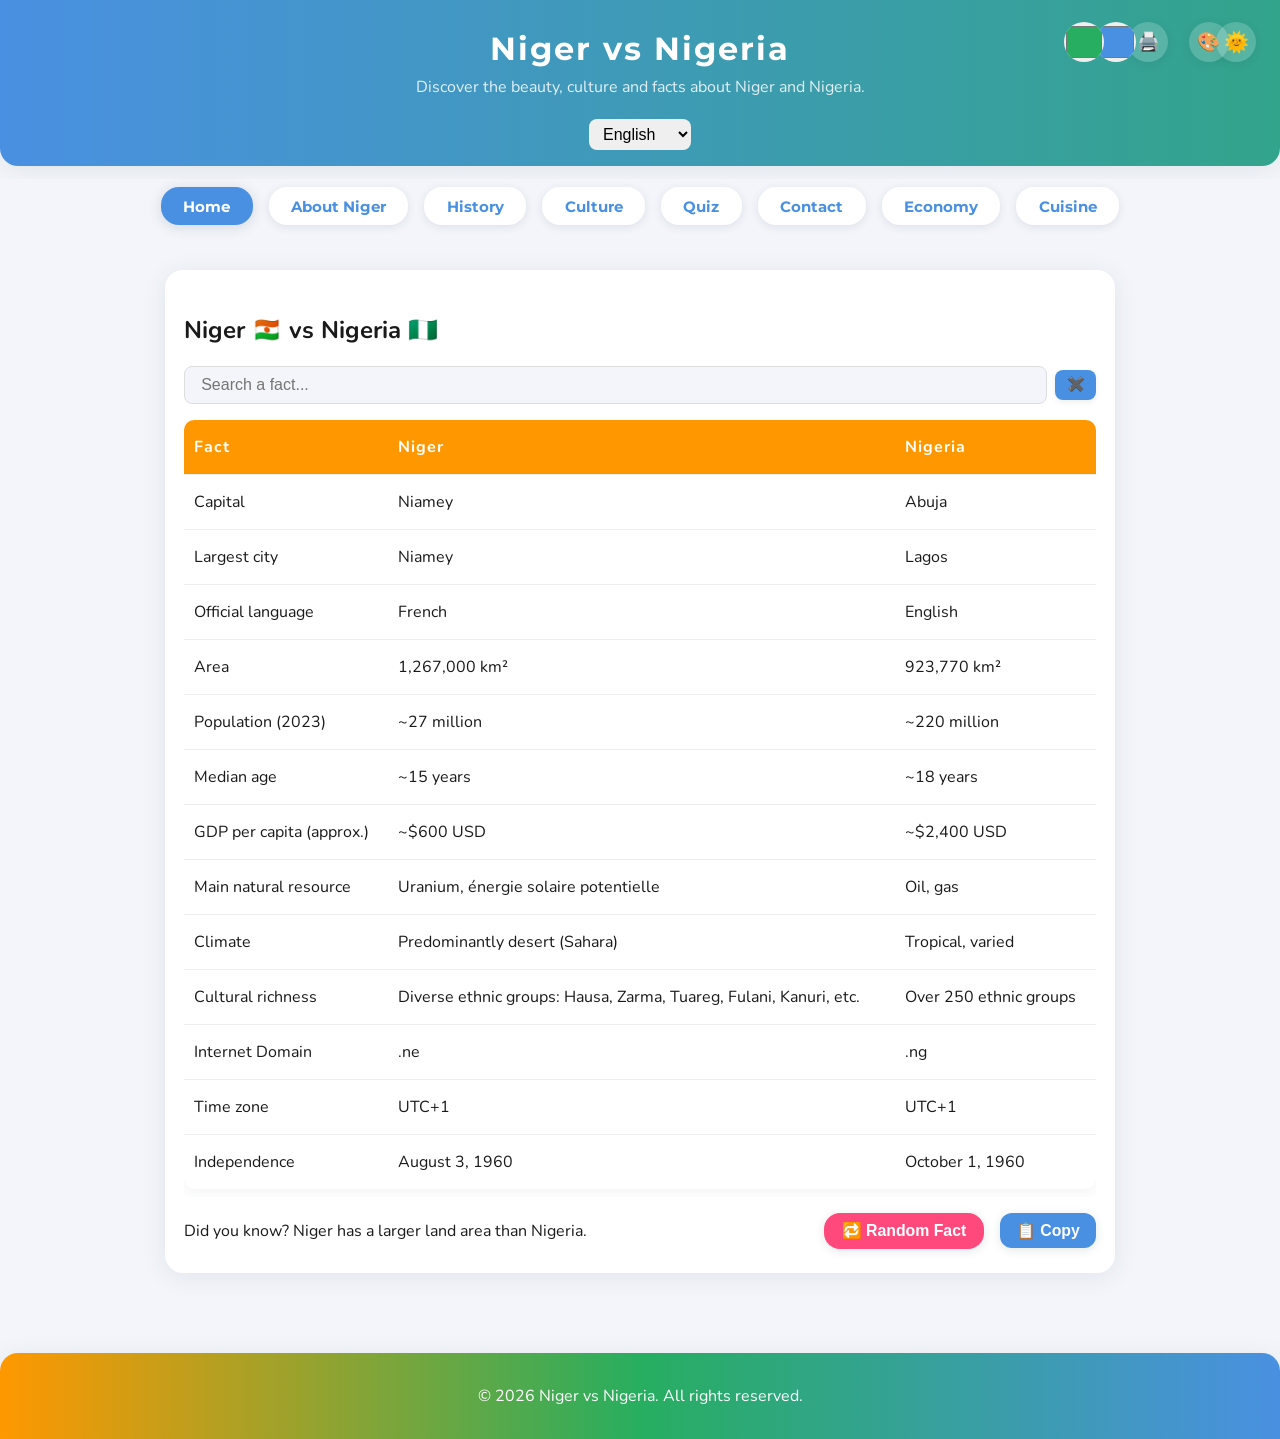
==== index.html @ fc47dd53 "Improve navbar translation fallback" ====
<!DOCTYPE html>
<html lang="en">
<head>
<meta charset="UTF-8">
<meta name="viewport" content="width=device-width, initial-scale=1.0">
<title>Niger vs Nigeria | Discover & Compare</title>
<link href="https://fonts.googleapis.com/css?family=Montserrat:600,700|Nunito:400,700&display=swap" rel="stylesheet">
<link rel="stylesheet" href="style.css">
</head>
<body>
  <!-- Header -->
  <header class="header-main">
    <button id="menu-toggle" aria-label="Toggle Menu">☰</button>
    <button class="theme-toggle" aria-label="Toggle Theme" title="Toggle Theme">🌞</button>
    <button id="colorful-toggle" aria-label="Toggle Colors" title="Colorful Mode">🎨</button>
    <button id="share-btn" aria-label="Share Page" title="Share">🔗</button>
    <button id="print-btn" aria-label="Print Page" title="Print">🖨️</button>
    <label class="color-picker-label" id="picker1-label">
      <input type="color" id="accent1-picker" value="#4a90e2" aria-label="Accent color">
    </label>
    <label class="color-picker-label" id="picker2-label">
      <input type="color" id="accent2-picker" value="#27ae60" aria-label="Secondary color">
    </label>
    <h1 id="title-main">Niger vs Nigeria</h1>
    <p id="subtitle-main">Discover the beauty, culture and facts about Niger and Nigeria.</p>
    <!-- Language selector -->
    <select id="lang-select" aria-label="Select Language">
      <option value="en">English</option>
      <option value="fr">Français</option>
      <option value="ha">Hausa</option>
      <option value="ar">العربية</option>
      <option value="es">Español</option>
      <option value="zh">中文</option>
    </select>
  </header>

  <!-- Navbar -->
  <div class="navbar" id="navbar">
    <button data-page="home" class="active" id="nav-home">Home</button>
    <button data-page="about" id="nav-about">About</button>
    <button data-page="history" id="nav-history">History</button>
    <button data-page="culture" id="nav-culture">Culture</button>
    <button data-page="quiz" id="nav-quiz">Quiz</button>
    <button data-page="contact" id="nav-contact">Contact</button>
          <button data-page="economy" id="nav-economy">Economy</button>
          <button data-page="food" id="nav-food">Cuisine</button>
  </div>

  <!-- Main content -->
  <div class="main">
    <!-- Home Page -->
    <div class="page active" id="page-home">
      <div class="card">
        <h2 id="home-title">Niger 🇳🇪 vs Nigeria 🇳🇬</h2>
        <div class="searchbar">
          <input type="text" id="search-main" placeholder="Search a fact...">
          <button id="reset-search" aria-label="Reset Search" title="Reset">✖️</button>
        </div>
        <div class="table-wrap">
          <table id="main-table">
            <tr><th id="th-fact">Fact</th><th id="th-niger">Niger</th><th id="th-nigeria">Nigeria</th></tr>
            <tr><td>Capital</td><td>Niamey</td><td>Abuja</td></tr>
            <tr><td>Largest city</td><td>Niamey</td><td>Lagos</td></tr>
            <tr><td>Official language</td><td>French</td><td>English</td></tr>
            <tr><td>Area</td><td>1,267,000 km²</td><td>923,770 km²</td></tr>
            <tr><td>Population (2023)</td><td>~27 million</td><td>~220 million</td></tr>
            <tr><td>Median age</td><td>~15 years</td><td>~18 years</td></tr>
            <tr><td>GDP per capita (approx.)</td><td>~$600 USD</td><td>~$2,400 USD</td></tr>
            <tr><td>Main natural resource</td><td>Uranium, énergie solaire potentielle</td><td>Oil, gas</td></tr>
            <tr><td>Climate</td><td>Predominantly desert (Sahara)</td><td>Tropical, varied</td></tr>
            <tr><td>Cultural richness</td><td>Diverse ethnic groups: Hausa, Zarma, Tuareg, Fulani, Kanuri, etc.</td><td>Over 250 ethnic groups</td></tr>
            <tr><td>Internet Domain</td><td>.ne</td><td>.ng</td></tr>
            <tr><td>Time zone</td><td>UTC+1</td><td>UTC+1</td></tr>
            <tr><td>Independence</td><td>August 3, 1960</td><td>October 1, 1960</td></tr>
          </table>
          <div class="fact-cards-container" id="fact-cards-container">
            <!-- Pour mobile, JS générera des cartes -->
          </div>
        </div>
        <div class="factbox">
          <span id="random-fact">Did you know? Niger and Nigeria share the Niger River but have distinct paths to independence.</span>
          <button id="btn-fact">🔁 Random Fact</button>
          <button id="share-fact-btn" title="Share this fact" style="background: var(--accent); color:#fff; border:none; border-radius:12px; padding:.5rem 1rem; font-weight:600; cursor:pointer; display:none;">Share Fact</button>
          <button id="copy-fact-btn" title="Copy this fact" style="background: var(--accent); color:#fff; border:none; border-radius:12px; padding:.5rem 1rem; font-weight:600; cursor:pointer; display:none;">📋 Copy</button>
        </div>
      </div>
    </div>

    <!-- About (Présentation) Page -->
    <div class="page" id="page-about">
      <div class="card">
        <h2 id="about-title">About Niger</h2>
        <div id="about-content">
          <!-- Contenu inséré par JS selon langue -->
        </div>
      </div>
    </div>

    <!-- History Page -->
    <div class="page" id="page-history">
      <div class="card">
        <h2 id="history-title">History</h2>
        <p id="history-intro">Niger and Nigeria, despite their proximity and similar names, have distinct colonial pasts and paths to independence.</p>
        <ul id="history-list" style="margin-top:1rem;line-height:1.85;">
          <!-- Items insérés par JS -->
        </ul>
      </div>
    </div>

    <!-- Culture Page -->
    <div class="page" id="page-culture">
      <div class="card">
        <h2 id="culture-title">Culture & Languages</h2>
        <p id="culture-intro">Niger and Nigeria are home to vibrant cultures and hundreds of languages.</p>
        <ul id="culture-list" style="margin-top:1rem;line-height:1.85;">
          <!-- Items insérés par JS -->
        </ul>
        <div style="margin-top:1.5rem; display:flex; flex-wrap:wrap; gap:1rem; justify-content:center;">
          <a href="https://www.google.com/maps/search/Niamey,+Niger" target="_blank" id="map-niamey" style="background: var(--accent2); color:#fff; padding:.6rem 1rem; border-radius:8px; text-decoration:none; font-weight:600;">View Niamey</a>
          <a href="https://www.google.com/maps/search/Abuja,+Nigeria" target="_blank" id="map-abuja" style="background: var(--accent2); color:#fff; padding:.6rem 1rem; border-radius:8px; text-decoration:none; font-weight:600;">View Abuja</a>
        </div>
      </div>
    </div>

    <!-- Quiz Page -->
    <div class="page" id="page-quiz">
      <div class="card">
        <h2 id="quiz-title">Quiz: Niger or Nigeria?</h2>
        <div id="quiz-box">
          <!-- Inséré par JS -->
        </div>
        <div class="quiz-result" id="quiz-result"></div>
      </div>
    </div>

    <!-- Contact Page -->
    <div class="page" id="page-contact">
      <div class="card">
        <h2 id="contact-title">Contact</h2>
        <div class="contact-info">
          <p><strong>Email:</strong> <a href="mailto:entreprise2rc@gmail.com">entreprise2rc@gmail.com</a></p>
          <p><strong>WhatsApp:</strong> <a href="https://wa.me/22796380877" target="_blank">+227 96 38 08 77</a></p>
          <p><strong>Name:</strong> Issoufou Abdou Chéfou</p>
        </div>
      </div>
    </div>
    <!-- Economy Page -->
    <div class="page" id="page-economy">
      <div class="card">
        <h2>Economy</h2>
        <p>Brief overview of key industries and economic figures for Niger and Nigeria.</p>
      </div>
    </div>
    <!-- Cuisine Page -->
    <div class="page" id="page-food">
      <div class="card">
        <h2>Cuisine</h2>
        <p>A glimpse into popular dishes and culinary traditions of both nations.</p>
      </div>
    </div>
  </div>

  <!-- Back to top button -->
  <button id="back-to-top" aria-label="Back to top">↑</button>

  <!-- Footer -->
  <footer class="footer-main">
    <p id="footer-text">© {year} Niger vs Nigeria. All rights reserved.</p>
  </footer>

  <script src="translations.js"></script>
  <script src="app.js" defer></script>
</body>
</html>
---- style.css ----
:root {
    --main-bg: #f3f5fa;
    --card-bg: #fff;
    --accent: #4a90e2;
    --accent2: #27ae60;
    --accent3: #ff9800;
    --accent4: #ff497c;
    --text-main: #1a1a1a;
    --text-alt: #fff;
    --shadow: 0 4px 24px 0 rgba(44,62,80,0.09);
    --radius: 18px;
    --fade-duration: 0.4s;
    --nav-height: 60px;
  }
  .dark-mode {
    --main-bg: #161b22;
    --card-bg: #23283b;
    --accent: #64b5f6;
    --accent2: #43e97b;
    --accent3: #ffe082;
    --accent4: #ff7ca2;
    --text-main: #f1f1f1;
    --text-alt: #23283b;
    --shadow: 0 6px 28px 0 rgba(0,0,0,0.18);
  }
  /* Vibrant "colorful" mode */
  .colorful-mode {
    --main-bg: #fff7e6;
    --card-bg: #ffffff;
    --accent: #ff6b6b;
    --accent2: #ffdd57;
    --accent3: #1dd1a1;
    --accent4: #54a0ff;
    --text-main: #333;
    --text-alt: #000;
  }
  html, body {
    height: 100%;
    margin: 0;
    padding: 0;
    scroll-behavior: smooth;
  }
  body {
    background: var(--main-bg);
    min-height: 100vh;
    font-family: 'Nunito', Arial, sans-serif;
    color: var(--text-main);
    transition: background var(--fade-duration), color var(--fade-duration);
    position: relative;
  }
  a {
    color: var(--accent);
    text-decoration: none;
  }
  a:hover, a:focus {
    text-decoration: underline;
  }
  /* Header */
  .header-main {
    background: linear-gradient(90deg, var(--accent), var(--accent2), var(--accent3));
    background-size: 300% 300%;
    padding: 1.8rem 1rem 1rem 1rem;
    border-radius: 0 0 var(--radius) var(--radius);
    box-shadow: var(--shadow);
    text-align: center;
    position: relative;
    transition: background var(--fade-duration);
  }
  .header-main h1 {
    font-family: 'Montserrat', Arial, sans-serif;
    font-size: 2rem;
    color: var(--text-alt);
    margin: 0 0 0.5rem 0;
    letter-spacing: 2px;
  }
  .header-main p {
    color: rgba(255,255,255,0.85);
    margin: 0 0 0.8rem 0;
    font-size: 1rem;
  }
  /* Footer */
  .footer-main {
    background: linear-gradient(90deg, var(--accent3), var(--accent2), var(--accent));
    color: var(--text-alt);
    text-align: center;
    padding: 1rem;
    margin-top: 2rem;
    border-radius: var(--radius) var(--radius) 0 0;
    box-shadow: var(--shadow);
  }
  .colorful-mode .footer-main {
    animation: gradientShift 15s ease infinite;
  }
  /* Animated gradient for colorful mode */
  @keyframes gradientShift {
    0% { background-position: 0% 50%; }
    50% { background-position: 100% 50%; }
    100% { background-position: 0% 50%; }
  }
  .colorful-mode .header-main {
    animation: gradientShift 15s ease infinite;
  }
  /* Language selector */
  #lang-select {
    margin-top: 0.5rem;
    padding: 0.4rem 0.6rem;
    border-radius: 8px;
    border: none;
    font-size: 1rem;
    cursor: pointer;
    transition: background .3s, color .3s;
  }
  #lang-select:focus {
    outline: 2px dashed var(--text-alt);
    outline-offset: 2px;
  }
  /* Navbar */
  .navbar {
    display: flex;
    justify-content: center;
    gap: 1rem;
    margin: 0.8rem 0;
    position: sticky;
    top: 0;
    z-index: 100;
    background: var(--main-bg);
    backdrop-filter: blur(10px);
    padding: 0.5rem 0;
    transition: background var(--fade-duration);
  }
  .navbar button {
    background: var(--card-bg);
    border: none;
    border-radius: var(--radius);
    padding: 0.6rem 1.4rem;
    font-size: 0.95rem;
    font-family: 'Montserrat', Arial, sans-serif;
    font-weight: 700;
    color: var(--accent);
    box-shadow: 0 2px 8px rgba(44,62,80,0.11);
    cursor: pointer;
    transition: background .25s, color .25s, box-shadow .25s;
  }
  .navbar button.active, .navbar button:hover {
    background: var(--accent);
    color: #fff;
    box-shadow: 0 2px 14px rgba(44,62,80,0.16);
  }
  /* Hamburger menu for mobile */
  #menu-toggle {
    display: none;
    position: absolute;
    top: 1.4rem;
    left: 1rem;
    background: rgba(255,255,255,0.3);
    border: none;
    border-radius: 50%;
    width: 40px;
    height: 40px;
    cursor: pointer;
    color: #fff;
    font-size: 1.3rem;
    box-shadow: 0 2px 12px rgba(0,0,0,0.07);
    transition: background .2s, color .3s;
  }
  #menu-toggle.dark {
    background: rgba(30,30,30,0.3);
    color: var(--accent3);
  }
  /* Main area */
  .main {
    margin: 0 auto;
    max-width: 950px;
    padding: 1.5rem 1rem;
    display: flex;
    flex-direction: column;
    min-height: 60vh;
  }
  .page {
    display: none;
    opacity: 0;
    transform: translateY(10px);
    transition: opacity var(--fade-duration), transform var(--fade-duration);
  }
  .page.active {
    display: block;
    opacity: 1;
    transform: translateY(0);
  }
  .card {
    background: var(--card-bg);
    border-radius: var(--radius);
    box-shadow: var(--shadow);
    padding: 1.5rem 1.2rem;
    margin-bottom: 1.5rem;
    transition: background .3s, color .3s, transform .3s;
  }
  .card.fade-in {
    opacity: 0;
    transform: translateY(20px);
  }
  .card.visible {
    opacity: 1;
    transform: translateY(0);
  }
  .card:hover {
    transform: translateY(-3px);
  }
  /* Table responsive */
  .table-wrap {
    overflow-x: auto;
    margin-top: .8rem;
  }
  table {
    width: 100%;
    border-collapse: collapse;
    margin-bottom: .5rem;
    background: var(--card-bg);
    border-radius: 10px;
    box-shadow: 0 2px 14px rgba(44,62,80,0.07);
    overflow: hidden;
  }
  th, td {
    padding: 1rem .6rem;
    text-align: left;
    border-bottom: 1px solid #eee;
    font-size: 1rem;
  }
  th {
    background: var(--accent3);
    color: var(--text-alt);
    font-weight: 700;
    letter-spacing: 1px;
  }
  tr:last-child td { border-bottom: none; }
  /* Fact cards for mobile */
  .fact-cards-container {
    display: none;
    margin-top: 1rem;
  }
  .fact-card {
    background: var(--card-bg);
    border-radius: var(--radius);
    box-shadow: var(--shadow);
    padding: 1rem;
    margin-bottom: 1rem;
    transition: transform .3s;
  }
  .fact-card:hover {
    transform: scale(1.02);
  }
  .fact-card h3 {
    margin: 0 0 .5rem 0;
    font-size: 1rem;
    color: var(--accent);
  }
  .fact-card p {
    margin: 0.3rem 0;
    font-size: 0.95rem;
  }
  /* Search bar */
  .searchbar {
    margin-bottom: 1rem;
    display: flex;
    align-items: center;
    gap: .5rem;
  }
  .searchbar input {
    flex: 1;
    border: 1px solid #ddd;
    border-radius: 8px;
    padding: .55rem 1rem;
    font-size: 1rem;
    background: var(--main-bg);
    color: var(--text-main);
    transition: border-color .3s;
  }
  #reset-search {
    background: var(--accent);
    color: #fff;
    border: none;
    border-radius: 8px;
    padding: .4rem .7rem;
    cursor: pointer;
    font-size: .9rem;
    box-shadow: 0 2px 6px rgba(0,0,0,0.07);
    transition: background .2s;
  }
  #reset-search:hover {
    background: var(--accent2);
  }
  .searchbar input:focus {
    outline: none;
    border-color: var(--accent);
  }
  /* Factbox */
  .factbox {
    display: flex;
    align-items: center;
    gap: 1rem;
    margin-top: 1rem;
    flex-wrap: wrap;
  }
  .factbox span {
    flex: 1;
  }
  .factbox button {
    background: var(--accent4);
    color: #fff;
    border: none;
    border-radius: 16px;
    padding: .55rem 1.1rem;
    font-size: .99rem;
    font-weight: 700;
    box-shadow: 0 2px 10px rgba(44,62,80,0.13);
    cursor: pointer;
    transition: background .2s, transform .1s;
  }
  #copy-fact-btn {
    display: none;
  }
  .factbox button:hover {
    background: var(--accent2);
    transform: scale(1.06);
  }
  /* Quiz */
  .quiz-question {
    font-weight: 600;
    font-size: 1.08rem;
  }
  .quiz-choices {
    display: flex;
    flex-direction: column;
    gap: .6rem;
    margin-top: .7rem;
  }
  .quiz-choices label {
    background: var(--main-bg);
    padding: .45rem 1rem;
    border-radius: 8px;
    cursor: pointer;
    transition: background .2s, color .2s;
  }
  .quiz-choices input[type=radio] {
    margin-right: .7em;
  }
  .quiz-choices label:hover {
    background: var(--accent4);
    color: #fff;
  }
  .quiz-result {
    margin-top: 1rem;
    font-weight: 700;
    font-size: 1rem;
    min-height: 1.2em;
    transition: color .3s;
  }
  /* Contact card */
  .contact-info p {
    margin: 0.5rem 0;
    font-size: 1rem;
  }
  .contact-info strong {
    color: var(--accent);
  }
  /* Back to top */
  #back-to-top {
    position: fixed;
    bottom: 30px;
    right: 30px;
    background: var(--accent);
    color: #fff;
    border: none;
    border-radius: 50%;
    width: 45px;
    height: 45px;
    font-size: 1.2rem;
    cursor: pointer;
    box-shadow: 0 2px 12px rgba(0,0,0,0.2);
    display: none;
    align-items: center;
    justify-content: center;
    z-index: 200;
    transition: opacity .3s, transform .3s;
  }
  #back-to-top.show {
    display: flex;
    opacity: 1;
    transform: translateY(0);
  }
  #back-to-top.hide {
    opacity: 0;
    transform: translateY(20px);
  }
  /* Theme toggle */
  .theme-toggle {
    position: absolute;
    top: 1.4rem;
    right: 1.5rem;
    background: rgba(255,255,255,0.18);
    border: none;
    border-radius: 50%;
    width: 40px;
    height: 40px;
    cursor: pointer;
    color: #fff;
    font-size: 1.25rem;
    box-shadow: 0 2px 12px rgba(0,0,0,0.07);
    transition: background .2s, color .3s;
  }
  .theme-toggle.dark {
    background: rgba(30,30,30,0.26);
    color: #ffe082;
  }
  .theme-toggle:focus {
    outline: 2px dashed var(--accent);
    outline-offset: 2px;
  }
  /* Share button */
  #share-btn {
    position: absolute;
    top: 1.4rem;
    right: 5rem;
    background: rgba(255,255,255,0.18);
    border: none;
    border-radius: 50%;
    width: 40px;
    height: 40px;
    cursor: pointer;
    color: #fff;
    font-size: 1.15rem;
    box-shadow: 0 2px 12px rgba(0,0,0,0.07);
    transition: background .2s, color .3s;
    display: none;
  }
  /* Print button */
  #print-btn {
    position: absolute;
    top: 1.4rem;
    right: 7rem;
    background: rgba(255,255,255,0.18);
    border: none;
    border-radius: 50%;
    width: 40px;
    height: 40px;
    cursor: pointer;
    color: #fff;
    font-size: 1.15rem;
    box-shadow: 0 2px 12px rgba(0,0,0,0.07);
    transition: background .2s, color .3s;
  }
  #print-btn.dark {
    background: rgba(30,30,30,0.26);
    color: #ffe082;
  }
  #print-btn:focus {
    outline: 2px dashed var(--accent);
    outline-offset: 2px;
  }
  #share-btn.dark {
    background: rgba(30,30,30,0.26);
    color: #ffe082;
  }
  #share-btn:focus {
    outline: 2px dashed var(--accent);
    outline-offset: 2px;
  }
  /* Color pickers */
  .color-picker-label {
    position: absolute;
    top: 1.4rem;
    right: 9rem;
    width: 40px;
    height: 40px;
    border-radius: 50%;
    overflow: hidden;
  }
  #picker2-label {
    right: 11rem;
  }
  .color-picker-label input {
    width: 100%;
    height: 100%;
    border: none;
    padding: 0;
    cursor: pointer;
  }
  /* Colorful mode toggle */
  #colorful-toggle {
    position: absolute;
    top: 1.4rem;
    right: 3.2rem;
    background: rgba(255,255,255,0.18);
    border: none;
    border-radius: 50%;
    width: 40px;
    height: 40px;
    cursor: pointer;
    color: #fff;
    font-size: 1.15rem;
    box-shadow: 0 2px 12px rgba(0,0,0,0.07);
    transition: background .2s, color .3s;
  }
  #colorful-toggle.dark {
    background: rgba(30,30,30,0.26);
    color: #ffe082;
  }
  #colorful-toggle:focus {
    outline: 2px dashed var(--accent);
    outline-offset: 2px;
  }
  /* Mobile adjustments */
  @media (max-width: 700px) {
    /* Hamburger visible */
    #menu-toggle {
      display: block;
    }
    .navbar {
      flex-direction: column;
      align-items: center;
      gap: .5rem;
      max-height: 0;
      overflow: hidden;
      transition: max-height .3s ease-out;
    }
    .navbar.open {
      max-height: 300px;
      transition: max-height .5s ease-in;
    }
    /* Table hidden on small screens; show cards */
    table {
      display: none;
    }
    .fact-cards-container {
      display: block;
    }
  }
  @media (max-width: 500px) {
    .header-main h1 {
      font-size: 1.5rem;
    }
    .header-main p {
      font-size: 0.9rem;
    }
    #lang-select {
      font-size: 0.9rem;
    }
  }
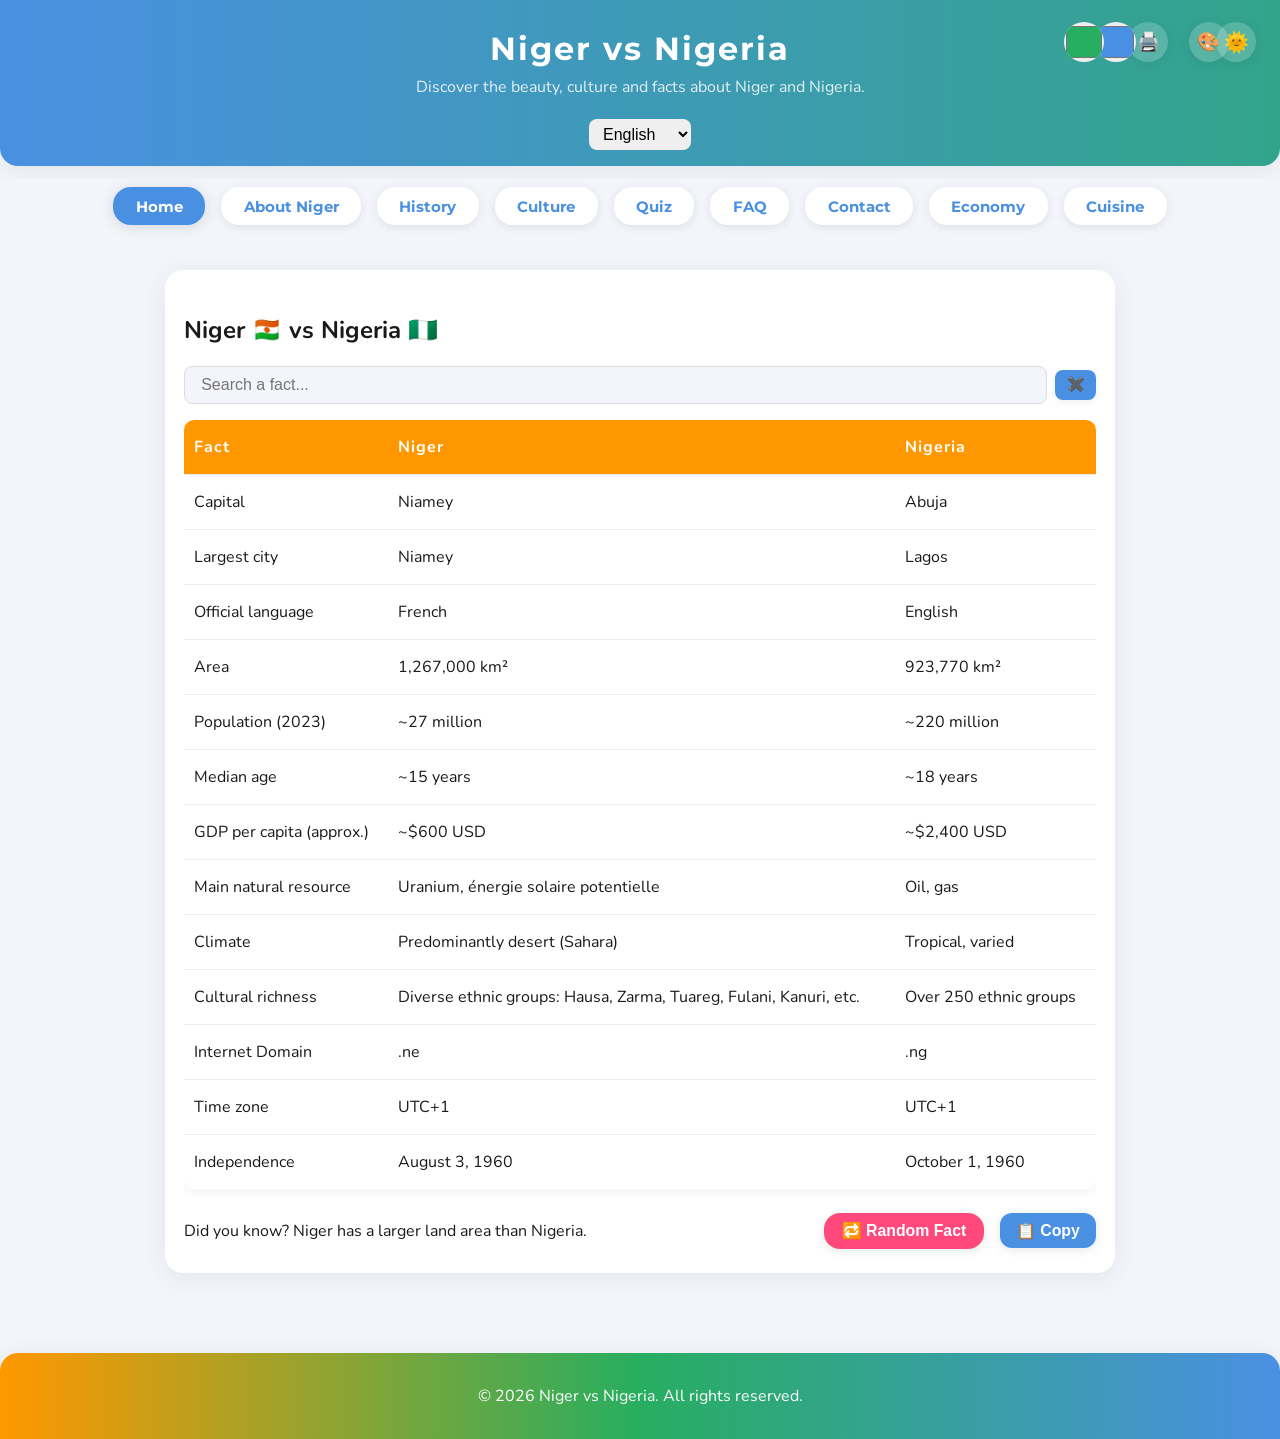
==== commit 351f4f72: "Add detailed FAQ page" ====
--- a/index.html
+++ b/index.html
@@ -41,6 +41,7 @@
     <button data-page="history" id="nav-history">History</button>
     <button data-page="culture" id="nav-culture">Culture</button>
     <button data-page="quiz" id="nav-quiz">Quiz</button>
+    <button data-page="faq" id="nav-faq">FAQ</button>
     <button data-page="contact" id="nav-contact">Contact</button>
           <button data-page="economy" id="nav-economy">Economy</button>
           <button data-page="food" id="nav-food">Cuisine</button>
@@ -133,6 +134,15 @@
       </div>
     </div>
 
+    <!-- FAQ Page -->
+    <div class="page" id="page-faq">
+      <div class="card">
+        <h2 id="faq-title">FAQ</h2>
+        <div id="faq-content">
+          <!-- Populated by JS -->
+        </div>
+      </div>
+    </div>
     <!-- Contact Page -->
     <div class="page" id="page-contact">
       <div class="card">
--- a/style.css
+++ b/style.css
@@ -360,9 +360,17 @@
     margin: 0.5rem 0;
     font-size: 1rem;
   }
-  .contact-info strong {
-    color: var(--accent);
-  }
+  .contact-info strong {
+    color: var(--accent);
+  }
+  /* FAQ */
+  #faq-content details {
+    margin-bottom: 1rem;
+  }
+  #faq-content summary {
+    cursor: pointer;
+    font-weight: 600;
+  }
   /* Back to top */
   #back-to-top {
     position: fixed;
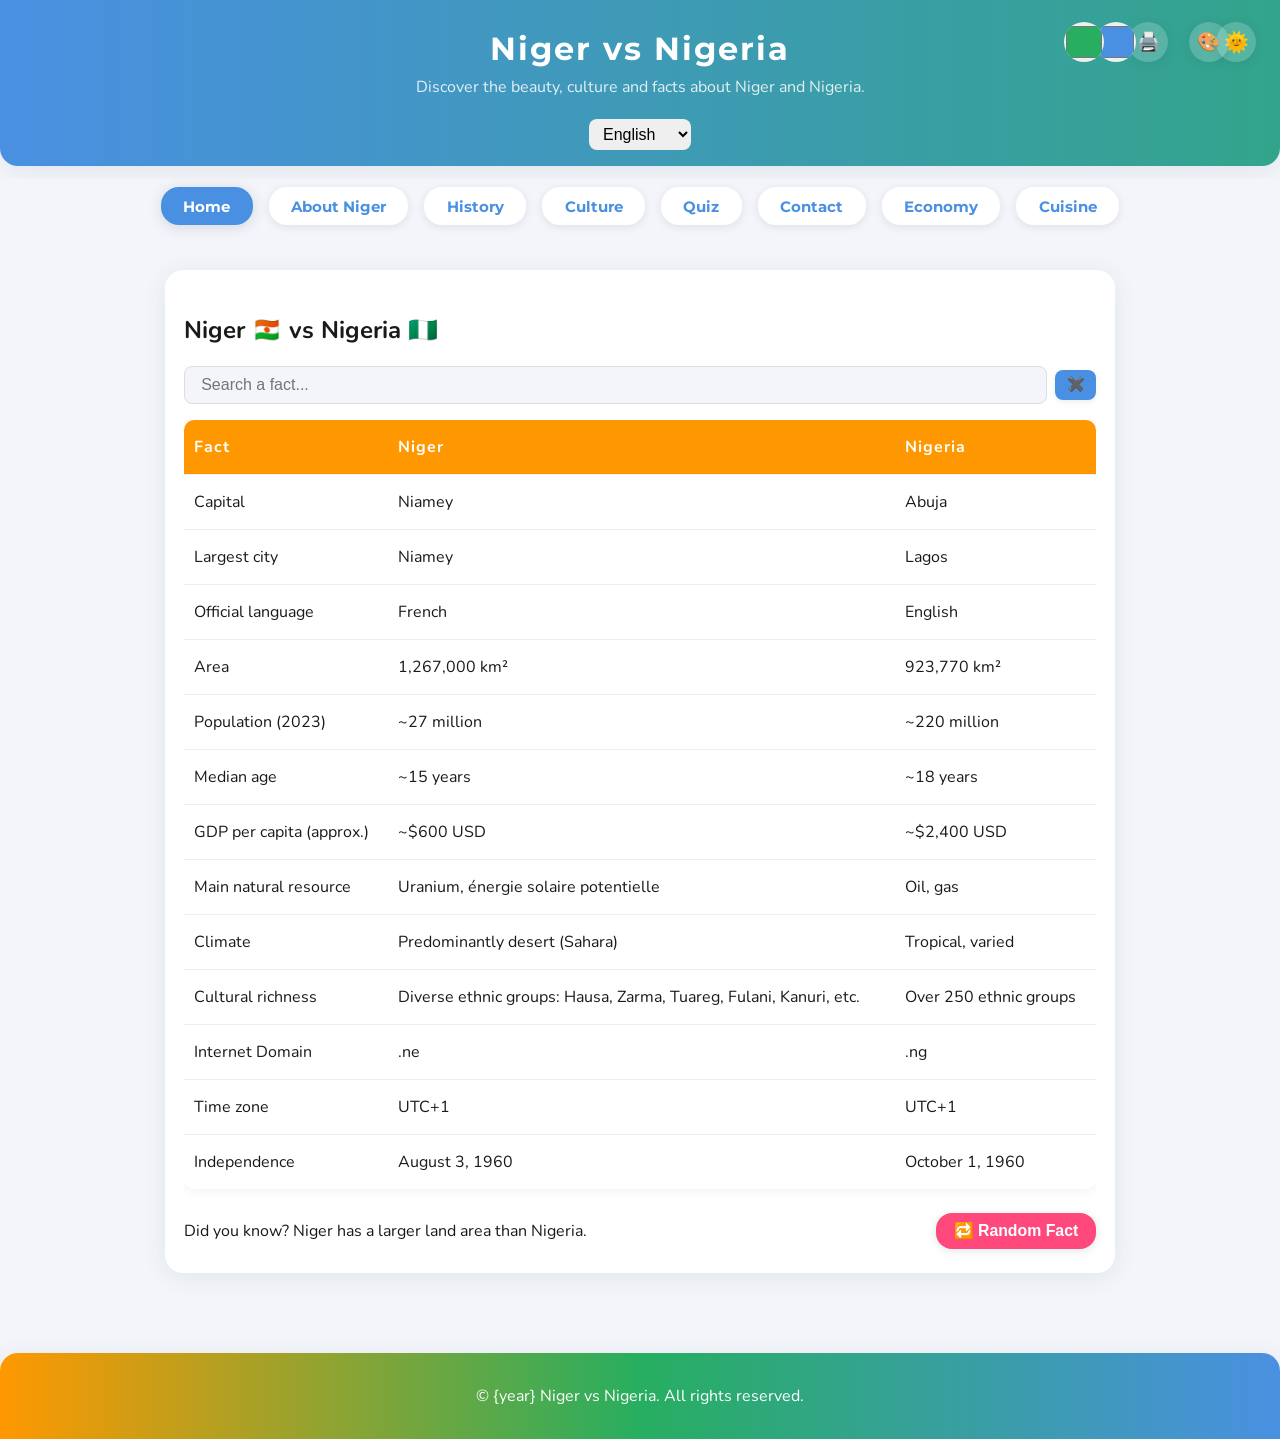
==== commit 0d91e257: "Improve page structure and styles" ====
--- a/index.html
+++ b/index.html
@@ -1,9 +1,10 @@
 <!DOCTYPE html>
 <html lang="en">
 <head>
-<meta charset="UTF-8">
-<meta name="viewport" content="width=device-width, initial-scale=1.0">
-<title>Niger vs Nigeria | Discover & Compare</title>
+<meta charset="UTF-8">
+<meta name="viewport" content="width=device-width, initial-scale=1.0">
+<meta name="description" content="Discover and compare Niger and Nigeria – history, culture, facts and more.">
+<title>Niger vs Nigeria | Discover & Compare</title>
 <link href="https://fonts.googleapis.com/css?family=Montserrat:600,700|Nunito:400,700&display=swap" rel="stylesheet">
 <link rel="stylesheet" href="style.css">
 </head>
@@ -34,21 +35,20 @@
     </select>
   </header>
 
-  <!-- Navbar -->
-  <div class="navbar" id="navbar">
+  <!-- Navbar -->
+  <nav class="navbar" id="navbar">
     <button data-page="home" class="active" id="nav-home">Home</button>
     <button data-page="about" id="nav-about">About</button>
     <button data-page="history" id="nav-history">History</button>
     <button data-page="culture" id="nav-culture">Culture</button>
     <button data-page="quiz" id="nav-quiz">Quiz</button>
-    <button data-page="faq" id="nav-faq">FAQ</button>
     <button data-page="contact" id="nav-contact">Contact</button>
           <button data-page="economy" id="nav-economy">Economy</button>
           <button data-page="food" id="nav-food">Cuisine</button>
-  </div>
+  </nav>
 
-  <!-- Main content -->
-  <div class="main">
+  <!-- Main content -->
+  <main class="main">
     <!-- Home Page -->
     <div class="page active" id="page-home">
       <div class="card">
@@ -81,8 +81,8 @@
         <div class="factbox">
           <span id="random-fact">Did you know? Niger and Nigeria share the Niger River but have distinct paths to independence.</span>
           <button id="btn-fact">🔁 Random Fact</button>
-          <button id="share-fact-btn" title="Share this fact" style="background: var(--accent); color:#fff; border:none; border-radius:12px; padding:.5rem 1rem; font-weight:600; cursor:pointer; display:none;">Share Fact</button>
-          <button id="copy-fact-btn" title="Copy this fact" style="background: var(--accent); color:#fff; border:none; border-radius:12px; padding:.5rem 1rem; font-weight:600; cursor:pointer; display:none;">📋 Copy</button>
+          <button id="share-fact-btn" title="Share this fact">Share Fact</button>
+          <button id="copy-fact-btn" title="Copy this fact">📋 Copy</button>
         </div>
       </div>
     </div>
@@ -102,7 +102,7 @@
       <div class="card">
         <h2 id="history-title">History</h2>
         <p id="history-intro">Niger and Nigeria, despite their proximity and similar names, have distinct colonial pasts and paths to independence.</p>
-        <ul id="history-list" style="margin-top:1rem;line-height:1.85;">
+        <ul id="history-list">
           <!-- Items insérés par JS -->
         </ul>
       </div>
@@ -113,13 +113,13 @@
       <div class="card">
         <h2 id="culture-title">Culture & Languages</h2>
         <p id="culture-intro">Niger and Nigeria are home to vibrant cultures and hundreds of languages.</p>
-        <ul id="culture-list" style="margin-top:1rem;line-height:1.85;">
+        <ul id="culture-list">
           <!-- Items insérés par JS -->
         </ul>
-        <div style="margin-top:1.5rem; display:flex; flex-wrap:wrap; gap:1rem; justify-content:center;">
-          <a href="https://www.google.com/maps/search/Niamey,+Niger" target="_blank" id="map-niamey" style="background: var(--accent2); color:#fff; padding:.6rem 1rem; border-radius:8px; text-decoration:none; font-weight:600;">View Niamey</a>
-          <a href="https://www.google.com/maps/search/Abuja,+Nigeria" target="_blank" id="map-abuja" style="background: var(--accent2); color:#fff; padding:.6rem 1rem; border-radius:8px; text-decoration:none; font-weight:600;">View Abuja</a>
-        </div>
+        <div class="map-links">
+          <a href="https://www.google.com/maps/search/Niamey,+Niger" target="_blank" id="map-niamey">View Niamey</a>
+          <a href="https://www.google.com/maps/search/Abuja,+Nigeria" target="_blank" id="map-abuja">View Abuja</a>
+        </div>
       </div>
     </div>
 
@@ -134,15 +134,6 @@
       </div>
     </div>
 
-    <!-- FAQ Page -->
-    <div class="page" id="page-faq">
-      <div class="card">
-        <h2 id="faq-title">FAQ</h2>
-        <div id="faq-content">
-          <!-- Populated by JS -->
-        </div>
-      </div>
-    </div>
     <!-- Contact Page -->
     <div class="page" id="page-contact">
       <div class="card">
@@ -168,7 +159,7 @@
         <p>A glimpse into popular dishes and culinary traditions of both nations.</p>
       </div>
     </div>
-  </div>
+  </main>
 
   <!-- Back to top button -->
   <button id="back-to-top" aria-label="Back to top">↑</button>
--- a/style.css
+++ b/style.css
@@ -316,13 +316,42 @@
     cursor: pointer;
     transition: background .2s, transform .1s;
   }
+  #share-fact-btn,
   #copy-fact-btn {
+    background: var(--accent);
+    color: #fff;
+    border: none;
+    border-radius: 12px;
+    padding: .5rem 1rem;
+    font-weight: 600;
     display: none;
   }
   .factbox button:hover {
-    background: var(--accent2);
-    transform: scale(1.06);
-  }
+    background: var(--accent2);
+    transform: scale(1.06);
+  }
+
+  #history-list,
+  #culture-list {
+    margin-top: 1rem;
+    line-height: 1.85;
+  }
+
+  .map-links {
+    margin-top: 1.5rem;
+    display: flex;
+    flex-wrap: wrap;
+    gap: 1rem;
+    justify-content: center;
+  }
+  .map-links a {
+    background: var(--accent2);
+    color: #fff;
+    padding: .6rem 1rem;
+    border-radius: 8px;
+    text-decoration: none;
+    font-weight: 600;
+  }
   /* Quiz */
   .quiz-question {
     font-weight: 600;
@@ -360,17 +389,9 @@
     margin: 0.5rem 0;
     font-size: 1rem;
   }
-  .contact-info strong {
-    color: var(--accent);
-  }
-  /* FAQ */
-  #faq-content details {
-    margin-bottom: 1rem;
-  }
-  #faq-content summary {
-    cursor: pointer;
-    font-weight: 600;
-  }
+  .contact-info strong {
+    color: var(--accent);
+  }
   /* Back to top */
   #back-to-top {
     position: fixed;
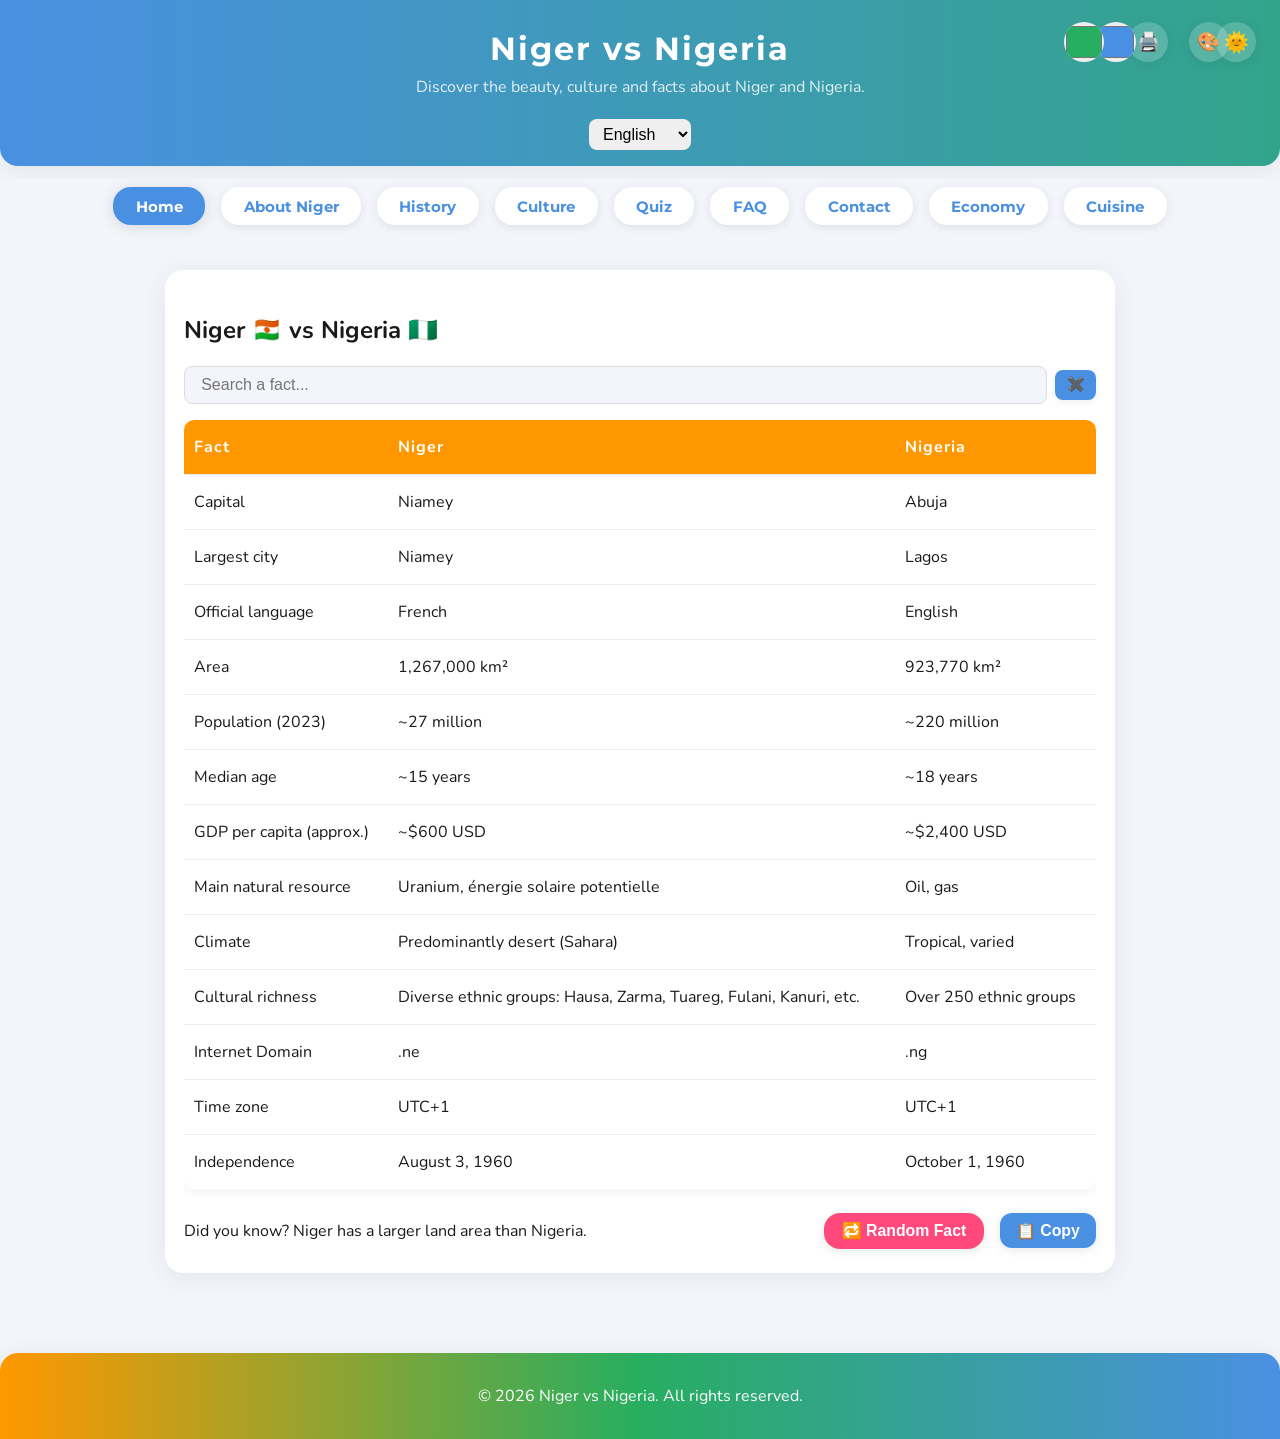
==== commit db720c7c: "Merge pull request #13 from issou2025/codex/améliorer-l-organisation-du-site Enhance site structure " ====
--- a/index.html
+++ b/index.html
@@ -42,6 +42,7 @@
     <button data-page="history" id="nav-history">History</button>
     <button data-page="culture" id="nav-culture">Culture</button>
     <button data-page="quiz" id="nav-quiz">Quiz</button>
+    <button data-page="faq" id="nav-faq">FAQ</button>
     <button data-page="contact" id="nav-contact">Contact</button>
           <button data-page="economy" id="nav-economy">Economy</button>
           <button data-page="food" id="nav-food">Cuisine</button>
@@ -134,6 +135,15 @@
       </div>
     </div>
 
+    <!-- FAQ Page -->
+    <div class="page" id="page-faq">
+      <div class="card">
+        <h2 id="faq-title">FAQ</h2>
+        <div id="faq-content">
+          <!-- Populated by JS -->
+        </div>
+      </div>
+    </div>
     <!-- Contact Page -->
     <div class="page" id="page-contact">
       <div class="card">
--- a/style.css
+++ b/style.css
@@ -389,9 +389,17 @@
     margin: 0.5rem 0;
     font-size: 1rem;
   }
-  .contact-info strong {
-    color: var(--accent);
-  }
+  .contact-info strong {
+    color: var(--accent);
+  }
+  /* FAQ */
+  #faq-content details {
+    margin-bottom: 1rem;
+  }
+  #faq-content summary {
+    cursor: pointer;
+    font-weight: 600;
+  }
   /* Back to top */
   #back-to-top {
     position: fixed;
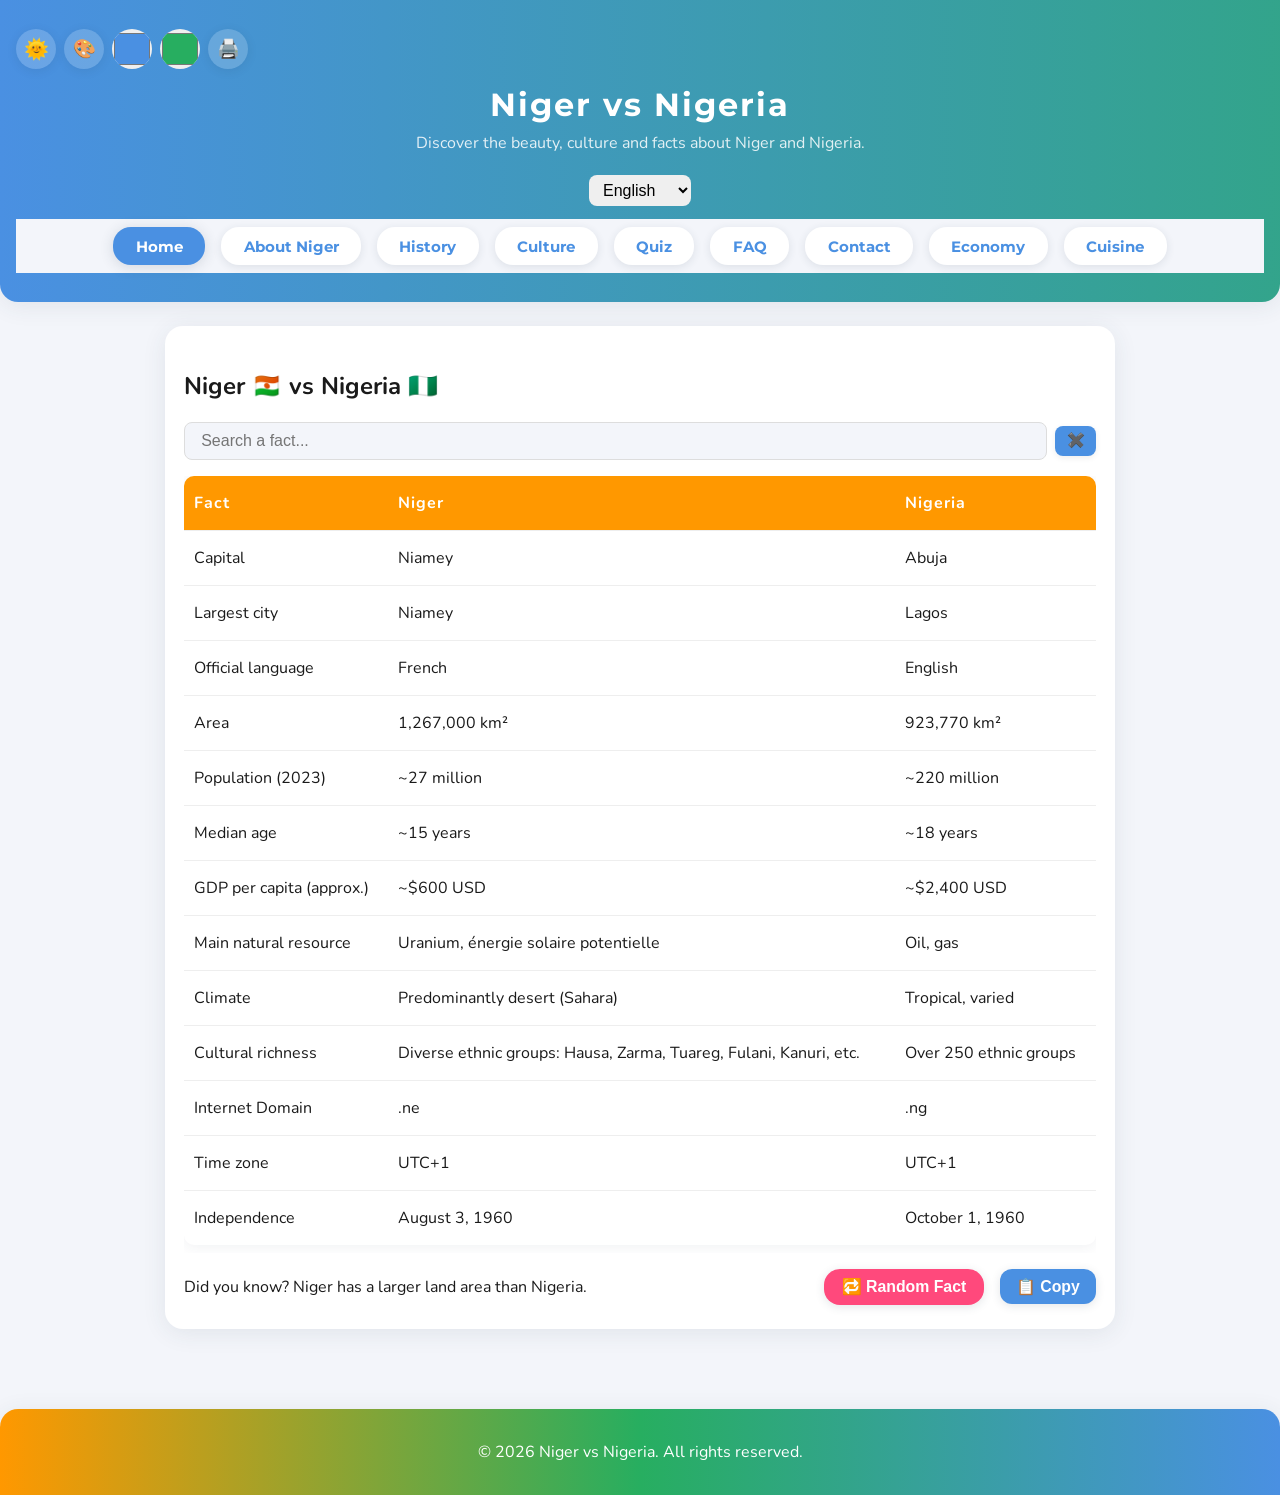
==== commit 92ffb2f0: "Reorganize header layout" ====
--- a/index.html
+++ b/index.html
@@ -11,42 +11,44 @@
 <body>
   <!-- Header -->
   <header class="header-main">
-    <button id="menu-toggle" aria-label="Toggle Menu">☰</button>
-    <button class="theme-toggle" aria-label="Toggle Theme" title="Toggle Theme">🌞</button>
-    <button id="colorful-toggle" aria-label="Toggle Colors" title="Colorful Mode">🎨</button>
-    <button id="share-btn" aria-label="Share Page" title="Share">🔗</button>
-    <button id="print-btn" aria-label="Print Page" title="Print">🖨️</button>
-    <label class="color-picker-label" id="picker1-label">
-      <input type="color" id="accent1-picker" value="#4a90e2" aria-label="Accent color">
-    </label>
-    <label class="color-picker-label" id="picker2-label">
-      <input type="color" id="accent2-picker" value="#27ae60" aria-label="Secondary color">
-    </label>
-    <h1 id="title-main">Niger vs Nigeria</h1>
-    <p id="subtitle-main">Discover the beauty, culture and facts about Niger and Nigeria.</p>
-    <!-- Language selector -->
-    <select id="lang-select" aria-label="Select Language">
-      <option value="en">English</option>
-      <option value="fr">Français</option>
-      <option value="ha">Hausa</option>
-      <option value="ar">العربية</option>
-      <option value="es">Español</option>
-      <option value="zh">中文</option>
+    <div class="header-controls">
+      <button id="menu-toggle" aria-label="Toggle Menu">☰</button>
+      <div class="header-actions">
+        <button class="theme-toggle" aria-label="Toggle Theme" title="Toggle Theme">🌞</button>
+        <button id="colorful-toggle" aria-label="Toggle Colors" title="Colorful Mode">🎨</button>
+        <label class="color-picker-label" id="picker1-label">
+          <input type="color" id="accent1-picker" value="#4a90e2" aria-label="Accent color">
+        </label>
+        <label class="color-picker-label" id="picker2-label">
+          <input type="color" id="accent2-picker" value="#27ae60" aria-label="Secondary color">
+        </label>
+        <button id="share-btn" aria-label="Share Page" title="Share">🔗</button>
+        <button id="print-btn" aria-label="Print Page" title="Print">🖨️</button>
+      </div>
+    </div>
+    <h1 id="title-main">Niger vs Nigeria</h1>
+    <p id="subtitle-main">Discover the beauty, culture and facts about Niger and Nigeria.</p>
+    <!-- Language selector -->
+    <select id="lang-select" aria-label="Select Language">
+      <option value="en">English</option>
+      <option value="fr">Français</option>
+      <option value="ha">Hausa</option>
+      <option value="ar">العربية</option>
+      <option value="es">Español</option>
+      <option value="zh">中文</option>
     </select>
+    <nav class="navbar" id="navbar">
+      <button data-page="home" class="active" id="nav-home">Home</button>
+      <button data-page="about" id="nav-about">About</button>
+      <button data-page="history" id="nav-history">History</button>
+      <button data-page="culture" id="nav-culture">Culture</button>
+      <button data-page="quiz" id="nav-quiz">Quiz</button>
+      <button data-page="faq" id="nav-faq">FAQ</button>
+      <button data-page="contact" id="nav-contact">Contact</button>
+      <button data-page="economy" id="nav-economy">Economy</button>
+      <button data-page="food" id="nav-food">Cuisine</button>
+    </nav>
   </header>
-
-  <!-- Navbar -->
-  <nav class="navbar" id="navbar">
-    <button data-page="home" class="active" id="nav-home">Home</button>
-    <button data-page="about" id="nav-about">About</button>
-    <button data-page="history" id="nav-history">History</button>
-    <button data-page="culture" id="nav-culture">Culture</button>
-    <button data-page="quiz" id="nav-quiz">Quiz</button>
-    <button data-page="faq" id="nav-faq">FAQ</button>
-    <button data-page="contact" id="nav-contact">Contact</button>
-          <button data-page="economy" id="nav-economy">Economy</button>
-          <button data-page="food" id="nav-food">Cuisine</button>
-  </nav>
 
   <!-- Main content -->
   <main class="main">
--- a/style.css
+++ b/style.css
@@ -56,15 +56,25 @@
     text-decoration: underline;
   }
   /* Header */
-  .header-main {
+.header-main {
     background: linear-gradient(90deg, var(--accent), var(--accent2), var(--accent3));
     background-size: 300% 300%;
     padding: 1.8rem 1rem 1rem 1rem;
     border-radius: 0 0 var(--radius) var(--radius);
     box-shadow: var(--shadow);
     text-align: center;
-    position: relative;
     transition: background var(--fade-duration);
+  }
+  .header-controls {
+    display: flex;
+    justify-content: space-between;
+    align-items: center;
+    margin-bottom: 1rem;
+  }
+  .header-actions {
+    display: flex;
+    align-items: center;
+    gap: .5rem;
   }
   .header-main h1 {
     font-family: 'Montserrat', Arial, sans-serif;
@@ -147,22 +157,19 @@
     box-shadow: 0 2px 14px rgba(44,62,80,0.16);
   }
   /* Hamburger menu for mobile */
-  #menu-toggle {
-    display: none;
-    position: absolute;
-    top: 1.4rem;
-    left: 1rem;
-    background: rgba(255,255,255,0.3);
-    border: none;
-    border-radius: 50%;
-    width: 40px;
-    height: 40px;
-    cursor: pointer;
-    color: #fff;
-    font-size: 1.3rem;
-    box-shadow: 0 2px 12px rgba(0,0,0,0.07);
-    transition: background .2s, color .3s;
-  }
+  #menu-toggle {
+    display: none;
+    background: rgba(255,255,255,0.3);
+    border: none;
+    border-radius: 50%;
+    width: 40px;
+    height: 40px;
+    cursor: pointer;
+    color: #fff;
+    font-size: 1.3rem;
+    box-shadow: 0 2px 12px rgba(0,0,0,0.07);
+    transition: background .2s, color .3s;
+  }
   #menu-toggle.dark {
     background: rgba(30,30,30,0.3);
     color: var(--accent3);
@@ -430,16 +437,13 @@
     transform: translateY(20px);
   }
   /* Theme toggle */
-  .theme-toggle {
-    position: absolute;
-    top: 1.4rem;
-    right: 1.5rem;
-    background: rgba(255,255,255,0.18);
-    border: none;
-    border-radius: 50%;
-    width: 40px;
-    height: 40px;
-    cursor: pointer;
+  .theme-toggle {
+    background: rgba(255,255,255,0.18);
+    border: none;
+    border-radius: 50%;
+    width: 40px;
+    height: 40px;
+    cursor: pointer;
     color: #fff;
     font-size: 1.25rem;
     box-shadow: 0 2px 12px rgba(0,0,0,0.07);
@@ -455,15 +459,12 @@
   }
   /* Share button */
   #share-btn {
-    position: absolute;
-    top: 1.4rem;
-    right: 5rem;
-    background: rgba(255,255,255,0.18);
-    border: none;
-    border-radius: 50%;
-    width: 40px;
-    height: 40px;
-    cursor: pointer;
+    background: rgba(255,255,255,0.18);
+    border: none;
+    border-radius: 50%;
+    width: 40px;
+    height: 40px;
+    cursor: pointer;
     color: #fff;
     font-size: 1.15rem;
     box-shadow: 0 2px 12px rgba(0,0,0,0.07);
@@ -472,9 +473,6 @@
   }
   /* Print button */
   #print-btn {
-    position: absolute;
-    top: 1.4rem;
-    right: 7rem;
     background: rgba(255,255,255,0.18);
     border: none;
     border-radius: 50%;
@@ -504,17 +502,11 @@
   }
   /* Color pickers */
   .color-picker-label {
-    position: absolute;
-    top: 1.4rem;
-    right: 9rem;
     width: 40px;
     height: 40px;
     border-radius: 50%;
     overflow: hidden;
   }
-  #picker2-label {
-    right: 11rem;
-  }
   .color-picker-label input {
     width: 100%;
     height: 100%;
@@ -524,9 +516,6 @@
   }
   /* Colorful mode toggle */
   #colorful-toggle {
-    position: absolute;
-    top: 1.4rem;
-    right: 3.2rem;
     background: rgba(255,255,255,0.18);
     border: none;
     border-radius: 50%;
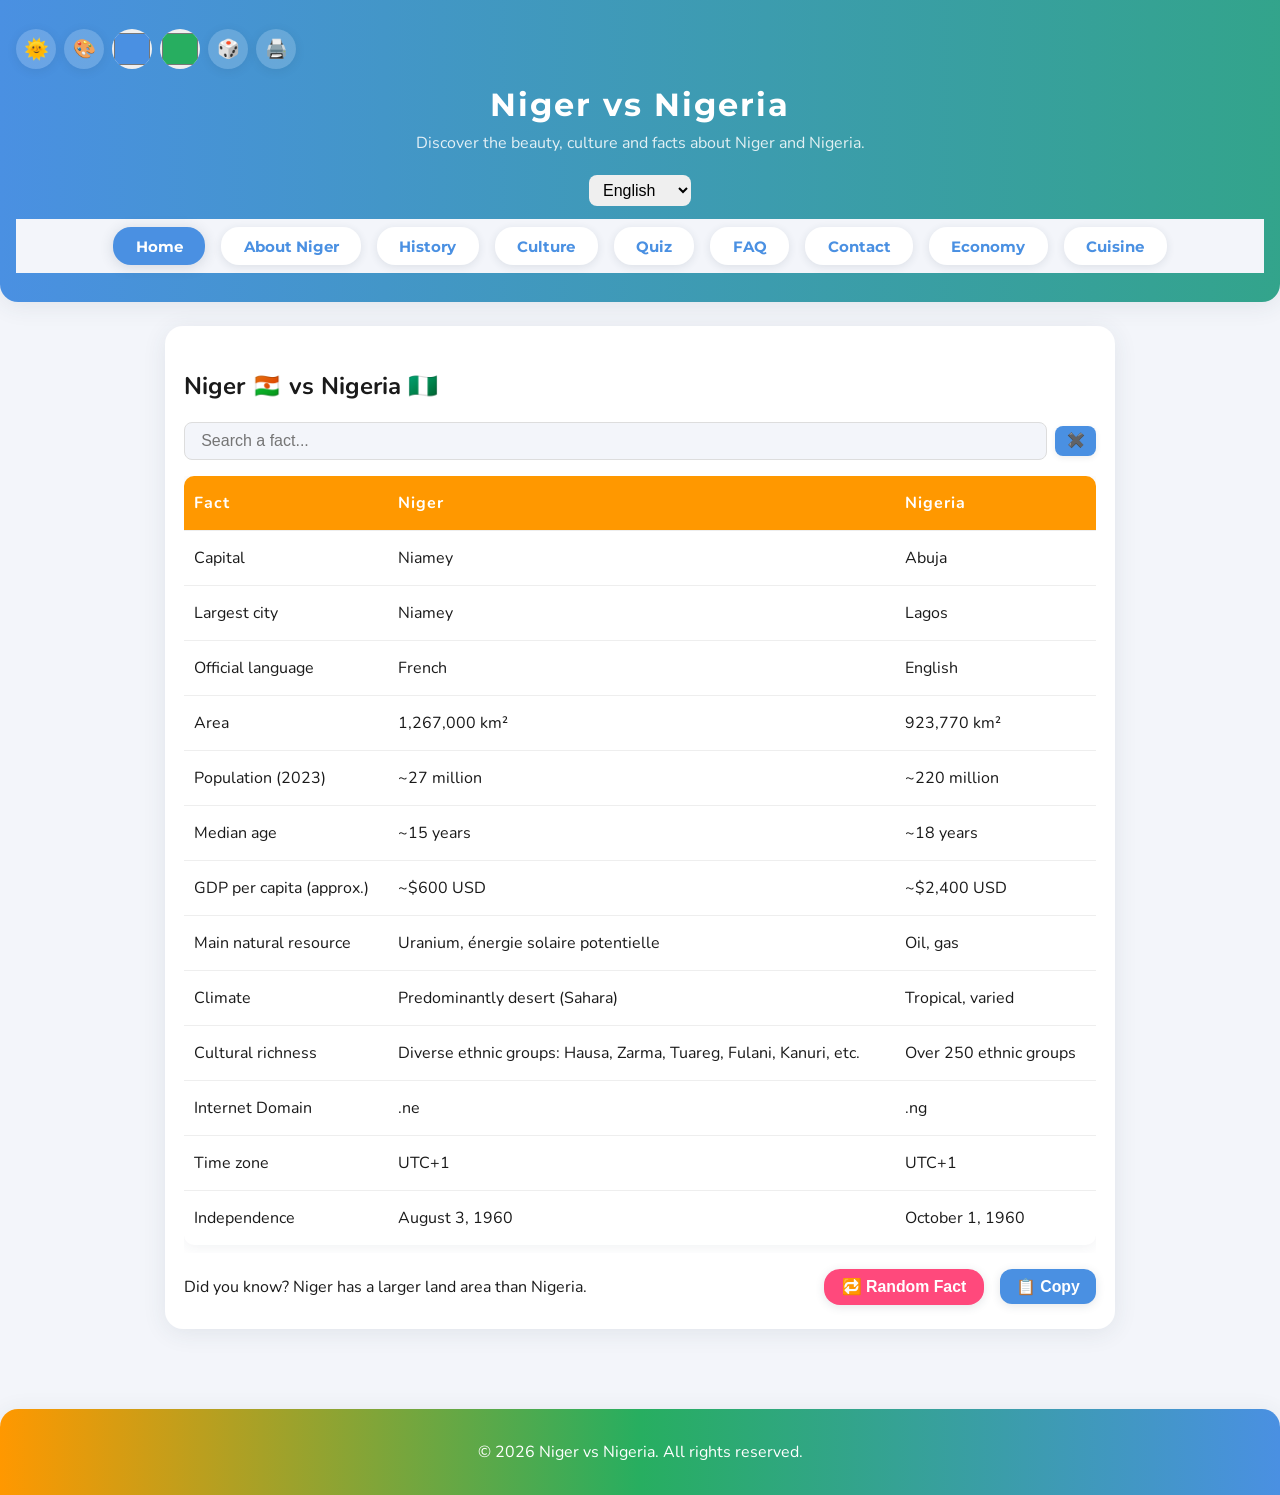
==== commit b9c7c9e3: "Add random color and scroll progress features" ====
--- a/index.html
+++ b/index.html
@@ -8,7 +8,8 @@
 <link href="https://fonts.googleapis.com/css?family=Montserrat:600,700|Nunito:400,700&display=swap" rel="stylesheet">
 <link rel="stylesheet" href="style.css">
 </head>
-<body>
+<body>
+  <div id="scroll-progress"></div>
   <!-- Header -->
   <header class="header-main">
     <div class="header-controls">
@@ -22,6 +23,7 @@
         <label class="color-picker-label" id="picker2-label">
           <input type="color" id="accent2-picker" value="#27ae60" aria-label="Secondary color">
         </label>
+        <button id="random-color-btn" aria-label="Random Colors" title="Random Colors">🎲</button>
         <button id="share-btn" aria-label="Share Page" title="Share">🔗</button>
         <button id="print-btn" aria-label="Print Page" title="Print">🖨️</button>
       </div>
@@ -160,15 +162,15 @@
     <!-- Economy Page -->
     <div class="page" id="page-economy">
       <div class="card">
-        <h2>Economy</h2>
-        <p>Brief overview of key industries and economic figures for Niger and Nigeria.</p>
+        <h2 id="economy-title">Economy</h2>
+        <p id="economy-intro">Brief overview of key industries and economic figures for Niger and Nigeria.</p>
       </div>
     </div>
     <!-- Cuisine Page -->
     <div class="page" id="page-food">
       <div class="card">
-        <h2>Cuisine</h2>
-        <p>A glimpse into popular dishes and culinary traditions of both nations.</p>
+        <h2 id="food-title">Cuisine</h2>
+        <p id="food-intro">A glimpse into popular dishes and culinary traditions of both nations.</p>
       </div>
     </div>
   </main>
--- a/style.css
+++ b/style.css
@@ -427,15 +427,27 @@
     z-index: 200;
     transition: opacity .3s, transform .3s;
   }
-  #back-to-top.show {
-    display: flex;
-    opacity: 1;
-    transform: translateY(0);
-  }
-  #back-to-top.hide {
-    opacity: 0;
-    transform: translateY(20px);
-  }
+  #back-to-top.show {
+    display: flex;
+    opacity: 1;
+    transform: translateY(0);
+  }
+  #back-to-top.hide {
+    opacity: 0;
+    transform: translateY(20px);
+  }
+
+  /* Scroll progress bar */
+  #scroll-progress {
+    position: fixed;
+    top: 0;
+    left: 0;
+    height: 4px;
+    width: 0;
+    background: var(--accent);
+    z-index: 300;
+    transition: width .25s;
+  }
   /* Theme toggle */
   .theme-toggle {
     background: rgba(255,255,255,0.18);
@@ -532,6 +544,28 @@
     color: #ffe082;
   }
   #colorful-toggle:focus {
+    outline: 2px dashed var(--accent);
+    outline-offset: 2px;
+  }
+
+  /* Random color button */
+  #random-color-btn {
+    background: rgba(255,255,255,0.18);
+    border: none;
+    border-radius: 50%;
+    width: 40px;
+    height: 40px;
+    cursor: pointer;
+    color: #fff;
+    font-size: 1.15rem;
+    box-shadow: 0 2px 12px rgba(0,0,0,0.07);
+    transition: background .2s, color .3s;
+  }
+  #random-color-btn.dark {
+    background: rgba(30,30,30,0.26);
+    color: #ffe082;
+  }
+  #random-color-btn:focus {
     outline: 2px dashed var(--accent);
     outline-offset: 2px;
   }
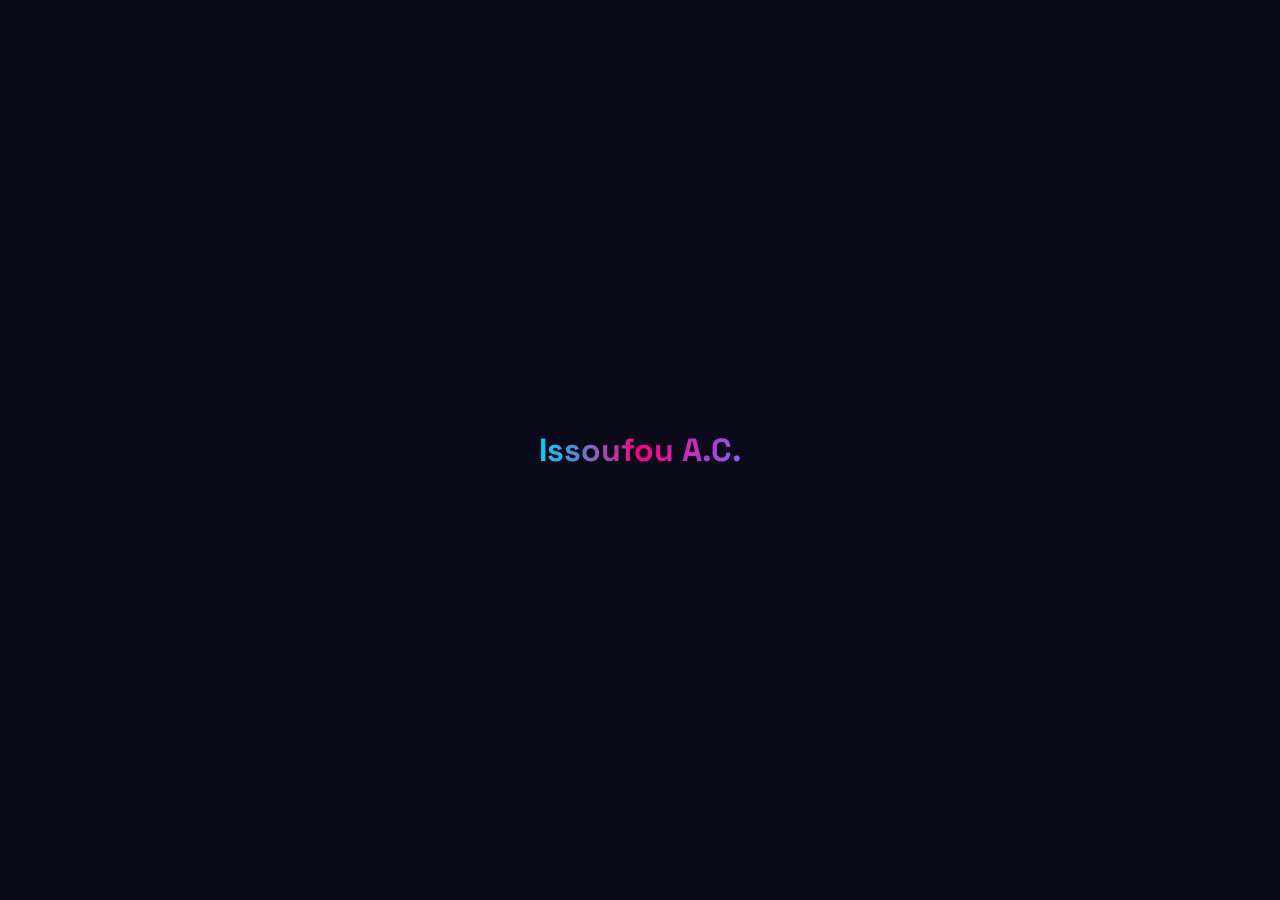
==== commit e984bbf0: "Add files via upload" ====
--- a/index.html
+++ b/index.html
@@ -1,189 +1,868 @@
 <!DOCTYPE html>
-<html lang="en">
+<html lang="fr" dir="ltr">
 <head>
-<meta charset="UTF-8">
-<meta name="viewport" content="width=device-width, initial-scale=1.0">
-<meta name="description" content="Discover and compare Niger and Nigeria – history, culture, facts and more.">
-<title>Niger vs Nigeria | Discover & Compare</title>
-<link href="https://fonts.googleapis.com/css?family=Montserrat:600,700|Nunito:400,700&display=swap" rel="stylesheet">
-<link rel="stylesheet" href="style.css">
+  <meta charset="UTF-8">
+  <meta name="viewport" content="width=device-width, initial-scale=1">
+  <title>Accueil – Issoufou Abdou Chefou | Ingénieur Structure</title>
+
+  <!-- SEO & Metadonnées -->
+  <meta name="description" content="Portfolio interactif de Issoufou Abdou Chefou. Découvrez mes compétences, mes projets en 3D et mon expertise en ingénierie structure.">
+  <meta name="keywords" content="Issoufou Abdou Chefou, ingénieur structure, portfolio interactif, Revit, Robot, BIM, 3D, FAQ ingénierie">
+  
+  <!-- Fonts & Icons -->
+  <link rel="preconnect" href="https://fonts.googleapis.com">
+  <link rel="preconnect" href="https://fonts.gstatic.com" crossorigin>
+  <link href="https://fonts.googleapis.com/css2?family=Poppins:wght@300;400;600;700&family=Space+Grotesk:wght@400;500;700&display=swap" rel="stylesheet">
+  <link rel="stylesheet" href="https://cdnjs.cloudflare.com/ajax/libs/font-awesome/6.4.0/css/all.min.css">
+  
+  <!-- GSAP -->
+  <script src="https://cdnjs.cloudflare.com/ajax/libs/gsap/3.12.2/gsap.min.js"></script>
+  <script src="https://cdnjs.cloudflare.com/ajax/libs/gsap/3.12.2/ScrollTrigger.min.js"></script>
+  <script src="https://cdnjs.cloudflare.com/ajax/libs/gsap/3.12.2/TextPlugin.min.js"></script>
+
+  <!-- Custom CSS -->
+  <link rel="stylesheet" href="mobile-styles.css">
+
+  <style>
+    /* === PALETTE "AURORA NEON" === */
+    :root {
+      --color-bg: #0A0A1A;
+      --color-bg-secondary: #0F0F2A;
+      --color-text: #E8E8F0;
+      --color-text-light: #A0A0B0;
+      --color-accent-1: #00D4FF;
+      --color-accent-2: #FF0080;
+      --color-accent-3: #8B5CF6;
+      --color-accent-4: #10B981;
+      --gradient-primary: linear-gradient(135deg, var(--color-accent-1), var(--color-accent-2));
+      --gradient-secondary: linear-gradient(135deg, var(--color-accent-3), var(--color-accent-4));
+      --gradient-text: linear-gradient(90deg, var(--color-accent-1), var(--color-accent-2), var(--color-accent-3));
+      
+      --font-heading: 'Space Grotesk', sans-serif;
+      --font-body: 'Poppins', sans-serif;
+      --radius: 16px;
+      --radius-lg: 24px;
+      --transition: all 0.4s cubic-bezier(0.25, 0.8, 0.25, 1);
+      --shadow: 0 8px 32px rgba(0, 0, 0, 0.3);
+      --shadow-glow: 0 0 40px rgba(0, 212, 255, 0.3);
+    }
+
+    /* === Reset & Base === */
+    * { margin: 0; padding: 0; box-sizing: border-box; }
+    html { scroll-behavior: smooth; }
+    body {
+      font-family: var(--font-body);
+      background: var(--color-bg);
+      color: var(--color-text);
+      line-height: 1.7;
+      overflow-x: hidden;
+      font-weight: 300;
+    }
+
+    /* === Background Effects === */
+    .background-glow {
+      position: fixed;
+      width: 1000px;
+      height: 1000px;
+      border-radius: 50%;
+      background: radial-gradient(circle, rgba(0, 212, 255, 0.1) 0%, transparent 70%);
+      top: -300px;
+      left: -300px;
+      animation: move-glow 25s infinite alternate ease-in-out;
+      z-index: -1;
+    }
+
+    .background-glow-2 {
+      position: fixed;
+      width: 800px;
+      height: 800px;
+      border-radius: 50%;
+      background: radial-gradient(circle, rgba(255, 0, 128, 0.08) 0%, transparent 70%);
+      bottom: -200px;
+      right: -200px;
+      animation: move-glow-2 30s infinite alternate-reverse ease-in-out;
+      z-index: -1;
+    }
+
+    @keyframes move-glow {
+      0% { transform: translate(0, 0) scale(1); }
+      50% { transform: translate(50vw, 30vh) scale(1.2); }
+      100% { transform: translate(100vw, 60vh) scale(0.8); }
+    }
+
+    @keyframes move-glow-2 {
+      0% { transform: translate(0, 0) scale(1); }
+      50% { transform: translate(-30vw, -50vh) scale(1.3); }
+      100% { transform: translate(-60vw, -100vh) scale(0.9); }
+    }
+
+    /* === Custom Cursor === */
+    .cursor-dot, .cursor-outline {
+      pointer-events: none;
+      position: fixed;
+      top: 50%;
+      left: 50%;
+      border-radius: 50%;
+      opacity: 1;
+      transform: translate(-50%, -50%);
+      z-index: 9999;
+      transition: opacity 0.3s ease;
+    }
+
+    .cursor-dot {
+      width: 8px;
+      height: 8px;
+      background: var(--gradient-primary);
+      transition: transform 0.2s ease-out;
+    }
+
+    .cursor-outline {
+      width: 40px;
+      height: 40px;
+      background: rgba(0, 212, 255, 0.1);
+      border: 2px solid rgba(0, 212, 255, 0.3);
+      transition: all 0.3s ease;
+    }
+
+    body:has(a:hover, button:hover, .card:hover) .cursor-dot {
+      transform: translate(-50%, -50%) scale(2);
+    }
+
+    body:has(a:hover, button:hover, .card:hover) .cursor-outline {
+      width: 60px;
+      height: 60px;
+      background: rgba(0, 212, 255, 0.2);
+      border-color: rgba(0, 212, 255, 0.5);
+    }
+
+    /* === Language Switcher === */
+    .language-switcher {
+      position: fixed;
+      top: 100px;
+      right: 2rem;
+      z-index: 1001;
+      background: rgba(255, 255, 255, 0.1);
+      backdrop-filter: blur(10px);
+      border-radius: 50px;
+      padding: 0.5rem;
+      border: 1px solid rgba(255, 255, 255, 0.2);
+      display: flex;
+      gap: 0.5rem;
+    }
+
+    .lang-btn {
+      padding: 0.5rem 1rem;
+      border: none;
+      background: transparent;
+      color: var(--color-text-light);
+      border-radius: 25px;
+      cursor: pointer;
+      transition: var(--transition);
+      font-weight: 600;
+      font-size: 0.9rem;
+    }
+
+    .lang-btn.active {
+      background: var(--gradient-primary);
+      color: #fff;
+      box-shadow: 0 4px 15px rgba(0, 212, 255, 0.3);
+    }
+
+    .lang-btn:hover:not(.active) {
+      color: var(--color-text);
+      background: rgba(255, 255, 255, 0.1);
+    }
+
+    /* === Header === */
+    .site-header {
+      position: fixed;
+      top: 0;
+      width: 100%;
+      z-index: 1000;
+      background: rgba(10, 10, 26, 0.8);
+      backdrop-filter: blur(20px);
+      border-bottom: 1px solid rgba(255, 255, 255, 0.1);
+      transition: var(--transition);
+    }
+
+    .header-container {
+      max-width: 1400px;
+      margin: 0 auto;
+      display: flex;
+      align-items: center;
+      justify-content: space-between;
+      padding: 0 2rem;
+      height: 80px;
+    }
+
+    .logo {
+      font-family: var(--font-heading);
+      font-size: 1.8rem;
+      font-weight: 700;
+      background: var(--gradient-text);
+      -webkit-background-clip: text;
+      -webkit-text-fill-color: transparent;
+      background-clip: text;
+    }
+
+    .nav-links {
+      display: flex;
+      gap: 0.5rem;
+    }
+
+    .nav-links a {
+      color: var(--color-text-light);
+      font-weight: 500;
+      padding: 0.75rem 1.5rem;
+      border-radius: 50px;
+      transition: var(--transition);
+      text-decoration: none;
+      position: relative;
+      overflow: hidden;
+    }
+
+    .nav-links a::before {
+      content: '';
+      position: absolute;
+      top: 0;
+      left: -100%;
+      width: 100%;
+      height: 100%;
+      background: var(--gradient-primary);
+      transition: left 0.3s ease;
+      z-index: -1;
+    }
+
+    .nav-links a:hover::before,
+    .nav-links a.active::before {
+      left: 0;
+    }
+
+    .nav-links a:hover,
+    .nav-links a.active {
+      color: #fff;
+      transform: translateY(-2px);
+    }
+
+    /* === Mobile Menu === */
+    .mobile-menu-btn {
+      display: none;
+      background: none;
+      border: none;
+      color: var(--color-text);
+      font-size: 1.5rem;
+      cursor: pointer;
+      padding: 0.5rem;
+      border-radius: var(--radius);
+      transition: var(--transition);
+    }
+
+    .mobile-menu-btn:hover {
+      background: rgba(255, 255, 255, 0.1);
+    }
+
+    .mobile-menu {
+      position: fixed;
+      top: 80px;
+      left: 0;
+      width: 100%;
+      background: rgba(10, 10, 26, 0.95);
+      backdrop-filter: blur(20px);
+      border-bottom: 1px solid rgba(255, 255, 255, 0.1);
+      transform: translateY(-100%);
+      opacity: 0;
+      transition: var(--transition);
+      z-index: 999;
+    }
+
+    .mobile-menu.active {
+      transform: translateY(0);
+      opacity: 1;
+    }
+
+    .mobile-nav {
+      display: flex;
+      flex-direction: column;
+      padding: 2rem;
+      gap: 1rem;
+    }
+
+    .mobile-nav a {
+      color: var(--color-text-light);
+      text-decoration: none;
+      padding: 1rem;
+      border-radius: var(--radius);
+      transition: var(--transition);
+      font-weight: 600;
+    }
+
+    .mobile-nav a:hover,
+    .mobile-nav a.active {
+      color: var(--color-text);
+      background: rgba(255, 255, 255, 0.1);
+    }
+
+    /* === Hero Section === */
+    #home {
+      min-height: 100vh;
+      display: flex;
+      align-items: center;
+      position: relative;
+      padding: 0 2rem;
+    }
+
+    .hero-container {
+      max-width: 1400px;
+      margin: 0 auto;
+      display: grid;
+      grid-template-columns: 1fr 1fr;
+      gap: 4rem;
+      align-items: center;
+    }
+
+    .hero-text h1 {
+      font-family: var(--font-heading);
+      font-size: clamp(3rem, 8vw, 5rem);
+      line-height: 1.1;
+      margin-bottom: 1.5rem;
+      background: var(--gradient-text);
+      -webkit-background-clip: text;
+      -webkit-text-fill-color: transparent;
+      background-clip: text;
+      font-weight: 700;
+    }
+
+    .hero-subtitle {
+      font-size: 1.4rem;
+      color: var(--color-accent-1);
+      margin-bottom: 1rem;
+      font-weight: 500;
+    }
+
+    .hero-tagline {
+      font-size: 1.2rem;
+      color: var(--color-text-light);
+      max-width: 500px;
+      margin-bottom: 2.5rem;
+      line-height: 1.8;
+    }
+
+    .cta-buttons {
+      display: flex;
+      gap: 1rem;
+      flex-wrap: wrap;
+    }
+
+    .cta-button {
+      display: inline-block;
+      padding: 1rem 2.5rem;
+      font-weight: 600;
+      border-radius: 50px;
+      color: #fff;
+      text-decoration: none;
+      transition: var(--transition);
+      position: relative;
+      overflow: hidden;
+      border: none;
+      cursor: pointer;
+      font-size: 1rem;
+    }
+
+    .cta-primary {
+      background: var(--gradient-primary);
+      box-shadow: var(--shadow-glow);
+    }
+
+    .cta-secondary {
+      background: transparent;
+      border: 2px solid var(--color-accent-1);
+      color: var(--color-accent-1);
+    }
+
+    .cta-button:hover {
+      transform: translateY(-3px);
+      box-shadow: 0 10px 40px rgba(0, 212, 255, 0.4);
+    }
+
+    .cta-secondary:hover {
+      background: var(--color-accent-1);
+      color: #fff;
+    }
+
+    /* === Hero Image === */
+    .hero-image-wrapper {
+      position: relative;
+      display: flex;
+      justify-content: center;
+      align-items: center;
+    }
+
+    .hero-image-container {
+      position: relative;
+      width: 400px;
+      height: 500px;
+      border-radius: var(--radius-lg);
+      overflow: hidden;
+      box-shadow: var(--shadow-glow);
+    }
+
+    .hero-image {
+      width: 100%;
+      height: 100%;
+      object-fit: cover;
+      transition: transform 0.5s ease;
+    }
+
+    .hero-image-overlay {
+      position: absolute;
+      top: 0;
+      left: 0;
+      right: 0;
+      bottom: 0;
+      background: linear-gradient(45deg, rgba(0, 212, 255, 0.2), rgba(255, 0, 128, 0.2));
+      opacity: 0;
+      transition: opacity 0.3s ease;
+    }
+
+    .hero-image-container:hover .hero-image {
+      transform: scale(1.05);
+    }
+
+    .hero-image-container:hover .hero-image-overlay {
+      opacity: 1;
+    }
+
+    /* === Floating Elements === */
+    .floating-element {
+      position: absolute;
+      background: rgba(255, 255, 255, 0.05);
+      border-radius: 50%;
+      backdrop-filter: blur(10px);
+      border: 1px solid rgba(255, 255, 255, 0.1);
+    }
+
+    .floating-1 {
+      width: 60px;
+      height: 60px;
+      top: 20%;
+      left: 10%;
+      animation: float 6s ease-in-out infinite;
+    }
+
+    .floating-2 {
+      width: 40px;
+      height: 40px;
+      top: 60%;
+      right: 15%;
+      animation: float 8s ease-in-out infinite reverse;
+    }
+
+    .floating-3 {
+      width: 80px;
+      height: 80px;
+      bottom: 20%;
+      left: 20%;
+      animation: float 10s ease-in-out infinite;
+    }
+
+    @keyframes float {
+      0%, 100% { transform: translateY(0px) rotate(0deg); }
+      50% { transform: translateY(-20px) rotate(180deg); }
+    }
+
+    /* === Loading Animation === */
+    .loading-screen {
+      position: fixed;
+      top: 0;
+      left: 0;
+      width: 100%;
+      height: 100%;
+      background: var(--color-bg);
+      display: flex;
+      justify-content: center;
+      align-items: center;
+      z-index: 10000;
+      transition: opacity 0.5s ease;
+    }
+
+    .loading-logo {
+      font-family: var(--font-heading);
+      font-size: 2rem;
+      font-weight: 700;
+      background: var(--gradient-text);
+      -webkit-background-clip: text;
+      -webkit-text-fill-color: transparent;
+      background-clip: text;
+    }
+
+    /* === Responsive === */
+    @media (max-width: 1024px) {
+      .hero-container {
+        gap: 2rem;
+      }
+      
+      .hero-image-container {
+        width: 350px;
+        height: 440px;
+      }
+    }
+
+    @media (max-width: 768px) {
+      .header-container {
+        padding: 0 1rem;
+      }
+
+      .nav-links {
+        display: none;
+      }
+
+      .mobile-menu-btn {
+        display: block;
+      }
+
+      .language-switcher {
+        top: 90px;
+        right: 1rem;
+        padding: 0.3rem;
+      }
+
+      .lang-btn {
+        padding: 0.3rem 0.8rem;
+        font-size: 0.8rem;
+      }
+
+      .hero-container {
+        grid-template-columns: 1fr;
+        text-align: center;
+        gap: 2rem;
+        padding: 0 1rem;
+      }
+
+      .hero-image-container {
+        width: 300px;
+        height: 380px;
+        margin: 0 auto;
+      }
+
+      .cta-buttons {
+        justify-content: center;
+      }
+
+      .hero-text h1 {
+        font-size: clamp(2.5rem, 10vw, 4rem);
+      }
+
+      .hero-subtitle {
+        font-size: 1.2rem;
+      }
+
+      .hero-tagline {
+        font-size: 1.1rem;
+      }
+    }
+
+    @media (max-width: 480px) {
+      .hero-container {
+        padding: 0 0.5rem;
+      }
+
+      .hero-image-container {
+        width: 280px;
+        height: 350px;
+      }
+
+      .cta-buttons {
+        flex-direction: column;
+        align-items: center;
+      }
+
+      .cta-button {
+        width: 100%;
+        max-width: 300px;
+        text-align: center;
+      }
+    }
+  </style>
 </head>
-<body>
-  <div id="scroll-progress"></div>
-  <!-- Header -->
-  <header class="header-main">
-    <div class="header-controls">
-      <button id="menu-toggle" aria-label="Toggle Menu">☰</button>
-      <div class="header-actions">
-        <button class="theme-toggle" aria-label="Toggle Theme" title="Toggle Theme">🌞</button>
-        <button id="colorful-toggle" aria-label="Toggle Colors" title="Colorful Mode">🎨</button>
-        <label class="color-picker-label" id="picker1-label">
-          <input type="color" id="accent1-picker" value="#4a90e2" aria-label="Accent color">
-        </label>
-        <label class="color-picker-label" id="picker2-label">
-          <input type="color" id="accent2-picker" value="#27ae60" aria-label="Secondary color">
-        </label>
-        <button id="random-color-btn" aria-label="Random Colors" title="Random Colors">🎲</button>
-        <button id="share-btn" aria-label="Share Page" title="Share">🔗</button>
-        <button id="print-btn" aria-label="Print Page" title="Print">🖨️</button>
-      </div>
-    </div>
-    <h1 id="title-main">Niger vs Nigeria</h1>
-    <p id="subtitle-main">Discover the beauty, culture and facts about Niger and Nigeria.</p>
-    <!-- Language selector -->
-    <select id="lang-select" aria-label="Select Language">
-      <option value="en">English</option>
-      <option value="fr">Français</option>
-      <option value="ha">Hausa</option>
-      <option value="ar">العربية</option>
-      <option value="es">Español</option>
-      <option value="zh">中文</option>
-    </select>
-    <nav class="navbar" id="navbar">
-      <button data-page="home" class="active" id="nav-home">Home</button>
-      <button data-page="about" id="nav-about">About</button>
-      <button data-page="history" id="nav-history">History</button>
-      <button data-page="culture" id="nav-culture">Culture</button>
-      <button data-page="quiz" id="nav-quiz">Quiz</button>
-      <button data-page="faq" id="nav-faq">FAQ</button>
-      <button data-page="contact" id="nav-contact">Contact</button>
-      <button data-page="economy" id="nav-economy">Economy</button>
-      <button data-page="food" id="nav-food">Cuisine</button>
-    </nav>
-  </header>
-
-  <!-- Main content -->
-  <main class="main">
-    <!-- Home Page -->
-    <div class="page active" id="page-home">
-      <div class="card">
-        <h2 id="home-title">Niger 🇳🇪 vs Nigeria 🇳🇬</h2>
-        <div class="searchbar">
-          <input type="text" id="search-main" placeholder="Search a fact...">
-          <button id="reset-search" aria-label="Reset Search" title="Reset">✖️</button>
-        </div>
-        <div class="table-wrap">
-          <table id="main-table">
-            <tr><th id="th-fact">Fact</th><th id="th-niger">Niger</th><th id="th-nigeria">Nigeria</th></tr>
-            <tr><td>Capital</td><td>Niamey</td><td>Abuja</td></tr>
-            <tr><td>Largest city</td><td>Niamey</td><td>Lagos</td></tr>
-            <tr><td>Official language</td><td>French</td><td>English</td></tr>
-            <tr><td>Area</td><td>1,267,000 km²</td><td>923,770 km²</td></tr>
-            <tr><td>Population (2023)</td><td>~27 million</td><td>~220 million</td></tr>
-            <tr><td>Median age</td><td>~15 years</td><td>~18 years</td></tr>
-            <tr><td>GDP per capita (approx.)</td><td>~$600 USD</td><td>~$2,400 USD</td></tr>
-            <tr><td>Main natural resource</td><td>Uranium, énergie solaire potentielle</td><td>Oil, gas</td></tr>
-            <tr><td>Climate</td><td>Predominantly desert (Sahara)</td><td>Tropical, varied</td></tr>
-            <tr><td>Cultural richness</td><td>Diverse ethnic groups: Hausa, Zarma, Tuareg, Fulani, Kanuri, etc.</td><td>Over 250 ethnic groups</td></tr>
-            <tr><td>Internet Domain</td><td>.ne</td><td>.ng</td></tr>
-            <tr><td>Time zone</td><td>UTC+1</td><td>UTC+1</td></tr>
-            <tr><td>Independence</td><td>August 3, 1960</td><td>October 1, 1960</td></tr>
-          </table>
-          <div class="fact-cards-container" id="fact-cards-container">
-            <!-- Pour mobile, JS générera des cartes -->
+<body>
+  <!-- Loading Screen -->
+  <div class="loading-screen" id="loadingScreen">
+    <div class="loading-logo">Issoufou A.C.</div>
+  </div>
+
+  <!-- Language Switcher -->
+  <div class="language-switcher">
+    <button class="lang-btn active" data-lang="fr">FR</button>
+    <button class="lang-btn" data-lang="en">EN</button>
+  </div>
+
+  <!-- Custom Cursor -->
+  <div class="cursor-dot"></div>
+  <div class="cursor-outline"></div>
+
+  <!-- Background Effects -->
+  <div class="background-glow"></div>
+  <div class="background-glow-2"></div>
+
+  <!-- Floating Elements -->
+  <div class="floating-element floating-1"></div>
+  <div class="floating-element floating-2"></div>
+  <div class="floating-element floating-3"></div>
+
+  <!-- Header -->
+  <header class="site-header">
+    <div class="header-container">
+      <div class="logo">Issoufou A.C.</div>
+      <nav class="nav-links">
+        <a href="index.html" class="active" data-translate="nav.home">Accueil</a>
+        <a href="competences.html" data-translate="nav.skills">Compétences</a>
+        <a href="projets.html" data-translate="nav.projects">Projets</a>
+        <a href="services.html" data-translate="nav.services">Services</a>
+        <a href="contact.html" data-translate="nav.contact">Contact</a>
+      </nav>
+      <button class="mobile-menu-btn" id="mobileMenuBtn">
+        <i class="fas fa-bars"></i>
+      </button>
+    </div>
+  </header>
+
+  <!-- Mobile Menu -->
+  <div class="mobile-menu" id="mobileMenu">
+    <nav class="mobile-nav">
+      <a href="index.html" class="active" data-translate="nav.home">Accueil</a>
+      <a href="competences.html" data-translate="nav.skills">Compétences</a>
+      <a href="projets.html" data-translate="nav.projects">Projets</a>
+      <a href="services.html" data-translate="nav.services">Services</a>
+      <a href="contact.html" data-translate="nav.contact">Contact</a>
+    </nav>
+  </div>
+  
+  <!-- Main Content -->
+  <main>
+    <section id="home">
+      <div class="hero-container">
+        <div class="hero-text">
+          <p class="hero-subtitle" data-translate="hero.subtitle">Ingénieur Structure Visionnaire</p>
+          <h1 data-translate="hero.title">Transformez vos idées en structures d'exception</h1>
+          <p class="hero-tagline" data-translate="hero.tagline">
+            Je traduis la complexité architecturale en structures élégantes, robustes et optimisées grâce à une expertise technique de pointe et des outils BIM révolutionnaires.
+          </p>
+          <div class="cta-buttons">
+            <a href="projets.html" class="cta-button cta-primary" data-translate="hero.cta.projects">Voir mes projets</a>
+            <a href="contact.html" class="cta-button cta-secondary" data-translate="hero.cta.contact">Discuter de votre projet</a>
           </div>
         </div>
-        <div class="factbox">
-          <span id="random-fact">Did you know? Niger and Nigeria share the Niger River but have distinct paths to independence.</span>
-          <button id="btn-fact">🔁 Random Fact</button>
-          <button id="share-fact-btn" title="Share this fact">Share Fact</button>
-          <button id="copy-fact-btn" title="Copy this fact">📋 Copy</button>
-        </div>
-      </div>
-    </div>
-
-    <!-- About (Présentation) Page -->
-    <div class="page" id="page-about">
-      <div class="card">
-        <h2 id="about-title">About Niger</h2>
-        <div id="about-content">
-          <!-- Contenu inséré par JS selon langue -->
+        <div class="hero-image-wrapper">
+          <div class="hero-image-container">
+            <img src="https://images.pexels.com/photos/4240505/pexels-photo-4240505.jpeg?auto=compress&cs=tinysrgb&w=1260&h=750&dpr=2" 
+                 alt="Portrait de Issoufou Abdou Chefou" 
+                 class="hero-image">
+            <div class="hero-image-overlay"></div>
+          </div>
         </div>
       </div>
-    </div>
-
-    <!-- History Page -->
-    <div class="page" id="page-history">
-      <div class="card">
-        <h2 id="history-title">History</h2>
-        <p id="history-intro">Niger and Nigeria, despite their proximity and similar names, have distinct colonial pasts and paths to independence.</p>
-        <ul id="history-list">
-          <!-- Items insérés par JS -->
-        </ul>
-      </div>
-    </div>
-
-    <!-- Culture Page -->
-    <div class="page" id="page-culture">
-      <div class="card">
-        <h2 id="culture-title">Culture & Languages</h2>
-        <p id="culture-intro">Niger and Nigeria are home to vibrant cultures and hundreds of languages.</p>
-        <ul id="culture-list">
-          <!-- Items insérés par JS -->
-        </ul>
-        <div class="map-links">
-          <a href="https://www.google.com/maps/search/Niamey,+Niger" target="_blank" id="map-niamey">View Niamey</a>
-          <a href="https://www.google.com/maps/search/Abuja,+Nigeria" target="_blank" id="map-abuja">View Abuja</a>
-        </div>
-      </div>
-    </div>
-
-    <!-- Quiz Page -->
-    <div class="page" id="page-quiz">
-      <div class="card">
-        <h2 id="quiz-title">Quiz: Niger or Nigeria?</h2>
-        <div id="quiz-box">
-          <!-- Inséré par JS -->
-        </div>
-        <div class="quiz-result" id="quiz-result"></div>
-      </div>
-    </div>
-
-    <!-- FAQ Page -->
-    <div class="page" id="page-faq">
-      <div class="card">
-        <h2 id="faq-title">FAQ</h2>
-        <div id="faq-content">
-          <!-- Populated by JS -->
-        </div>
-      </div>
-    </div>
-    <!-- Contact Page -->
-    <div class="page" id="page-contact">
-      <div class="card">
-        <h2 id="contact-title">Contact</h2>
-        <div class="contact-info">
-          <p><strong>Email:</strong> <a href="mailto:entreprise2rc@gmail.com">entreprise2rc@gmail.com</a></p>
-          <p><strong>WhatsApp:</strong> <a href="https://wa.me/22796380877" target="_blank">+227 96 38 08 77</a></p>
-          <p><strong>Name:</strong> Issoufou Abdou Chéfou</p>
-        </div>
-      </div>
-    </div>
-    <!-- Economy Page -->
-    <div class="page" id="page-economy">
-      <div class="card">
-        <h2 id="economy-title">Economy</h2>
-        <p id="economy-intro">Brief overview of key industries and economic figures for Niger and Nigeria.</p>
-      </div>
-    </div>
-    <!-- Cuisine Page -->
-    <div class="page" id="page-food">
-      <div class="card">
-        <h2 id="food-title">Cuisine</h2>
-        <p id="food-intro">A glimpse into popular dishes and culinary traditions of both nations.</p>
-      </div>
-    </div>
-  </main>
-
-  <!-- Back to top button -->
-  <button id="back-to-top" aria-label="Back to top">↑</button>
-
-  <!-- Footer -->
-  <footer class="footer-main">
-    <p id="footer-text">© {year} Niger vs Nigeria. All rights reserved.</p>
-  </footer>
-
-  <script src="translations.js"></script>
-  <script src="app.js" defer></script>
-</body>
-</html>
+    </section>
+  </main>
+
+  <script>
+    // Translation System
+    const translations = {
+      fr: {
+        "nav.home": "Accueil",
+        "nav.skills": "Compétences",
+        "nav.projects": "Projets",
+        "nav.services": "Services",
+        "nav.contact": "Contact",
+        "hero.subtitle": "Ingénieur Structure Visionnaire",
+        "hero.title": "Transformez vos idées en structures d'exception",
+        "hero.tagline": "Je traduis la complexité architecturale en structures élégantes, robustes et optimisées grâce à une expertise technique de pointe et des outils BIM révolutionnaires.",
+        "hero.cta.projects": "Voir mes projets",
+        "hero.cta.contact": "Discuter de votre projet"
+      },
+      en: {
+        "nav.home": "Home",
+        "nav.skills": "Skills",
+        "nav.projects": "Projects",
+        "nav.services": "Services",
+        "nav.contact": "Contact",
+        "hero.subtitle": "Visionary Structural Engineer",
+        "hero.title": "Transform your ideas into exceptional structures",
+        "hero.tagline": "I translate architectural complexity into elegant, robust, and optimized structures through cutting-edge technical expertise and revolutionary BIM tools.",
+        "hero.cta.projects": "View my projects",
+        "hero.cta.contact": "Discuss your project"
+      }
+    };
+
+    let currentLang = 'fr';
+
+    function translatePage(lang) {
+      currentLang = lang;
+      const elements = document.querySelectorAll('[data-translate]');
+      
+      elements.forEach(element => {
+        const key = element.getAttribute('data-translate');
+        if (translations[lang] && translations[lang][key]) {
+          element.textContent = translations[lang][key];
+        }
+      });
+
+      // Update document language
+      document.documentElement.lang = lang;
+      document.documentElement.dir = lang === 'ar' ? 'rtl' : 'ltr';
+    }
+
+    document.addEventListener('DOMContentLoaded', () => {
+      // Initialize GSAP
+      gsap.registerPlugin(ScrollTrigger, TextPlugin);
+
+      // Loading Animation
+      gsap.to('#loadingScreen', {
+        opacity: 0,
+        duration: 1,
+        delay: 1,
+        onComplete: () => {
+          document.getElementById('loadingScreen').style.display = 'none';
+          initAnimations();
+        }
+      });
+
+      function initAnimations() {
+        // Hero Text Animation
+        gsap.from('.hero-subtitle', {
+          y: 50,
+          opacity: 0,
+          duration: 1,
+          delay: 0.5
+        });
+
+        gsap.from('.hero-text h1', {
+          y: 100,
+          opacity: 0,
+          duration: 1.2,
+          delay: 0.8
+        });
+
+        gsap.from('.hero-tagline', {
+          y: 50,
+          opacity: 0,
+          duration: 1,
+          delay: 1.2
+        });
+
+        gsap.from('.cta-buttons', {
+          y: 50,
+          opacity: 0,
+          duration: 1,
+          delay: 1.5
+        });
+
+        gsap.from('.hero-image-container', {
+          x: 100,
+          opacity: 0,
+          duration: 1.2,
+          delay: 1
+        });
+
+        // Floating Elements Animation
+        gsap.from('.floating-element', {
+          scale: 0,
+          opacity: 0,
+          duration: 1,
+          delay: 2,
+          stagger: 0.2
+        });
+      }
+
+      // Custom Cursor
+      const cursorDot = document.querySelector('.cursor-dot');
+      const cursorOutline = document.querySelector('.cursor-outline');
+
+      window.addEventListener('mousemove', (e) => {
+        const { clientX, clientY } = e;
+        gsap.to(cursorDot, { x: clientX, y: clientY, duration: 0.1 });
+        gsap.to(cursorOutline, { x: clientX, y: clientY, duration: 0.3 });
+      });
+
+      // Header Scroll Effect
+      window.addEventListener('scroll', () => {
+        const header = document.querySelector('.site-header');
+        if (window.scrollY > 100) {
+          header.style.background = 'rgba(10, 10, 26, 0.95)';
+        } else {
+          header.style.background = 'rgba(10, 10, 26, 0.8)';
+        }
+      });
+
+      // Language Switcher
+      const langBtns = document.querySelectorAll('.lang-btn');
+      langBtns.forEach(btn => {
+        btn.addEventListener('click', () => {
+          const lang = btn.getAttribute('data-lang');
+          
+          // Update active button
+          langBtns.forEach(b => b.classList.remove('active'));
+          btn.classList.add('active');
+          
+          // Translate page
+          translatePage(lang);
+        });
+      });
+
+      // Mobile Menu
+      const mobileMenuBtn = document.getElementById('mobileMenuBtn');
+      const mobileMenu = document.getElementById('mobileMenu');
+      const mobileNavLinks = document.querySelectorAll('.mobile-nav a');
+
+      mobileMenuBtn.addEventListener('click', () => {
+        mobileMenu.classList.toggle('active');
+        
+        // Animate menu icon
+        const icon = mobileMenuBtn.querySelector('i');
+        if (mobileMenu.classList.contains('active')) {
+          icon.className = 'fas fa-times';
+        } else {
+          icon.className = 'fas fa-bars';
+        }
+      });
+
+      // Close mobile menu when clicking on links
+      mobileNavLinks.forEach(link => {
+        link.addEventListener('click', () => {
+          mobileMenu.classList.remove('active');
+          const icon = mobileMenuBtn.querySelector('i');
+          icon.className = 'fas fa-bars';
+        });
+      });
+
+      // Close mobile menu when clicking outside
+      document.addEventListener('click', (e) => {
+        if (!mobileMenu.contains(e.target) && !mobileMenuBtn.contains(e.target)) {
+          mobileMenu.classList.remove('active');
+          const icon = mobileMenuBtn.querySelector('i');
+          icon.className = 'fas fa-bars';
+        }
+      });
+
+      // Smooth Scroll for Navigation Links
+      document.querySelectorAll('a[href^="#"]').forEach(anchor => {
+        anchor.addEventListener('click', function (e) {
+          e.preventDefault();
+          const target = document.querySelector(this.getAttribute('href'));
+          if (target) {
+            target.scrollIntoView({
+              behavior: 'smooth',
+              block: 'start'
+            });
+          }
+        });
+      });
+
+      // Hide cursor on mobile
+      if ('ontouchstart' in window) {
+        cursorDot.style.display = 'none';
+        cursorOutline.style.display = 'none';
+      }
+    });
+  </script>
+</body>
+</html>
--- a/mobile-styles.css
+++ b/mobile-styles.css
@@ -0,0 +1,396 @@
+/* === MOBILE OPTIMIZATIONS === */
+
+/* Language Switcher Mobile */
+@media (max-width: 768px) {
+  .language-switcher {
+    position: fixed;
+    top: 90px;
+    right: 1rem;
+    z-index: 1001;
+    background: rgba(255, 255, 255, 0.1);
+    backdrop-filter: blur(10px);
+    border-radius: 50px;
+    padding: 0.3rem;
+    border: 1px solid rgba(255, 255, 255, 0.2);
+    display: flex;
+    gap: 0.3rem;
+  }
+
+  .lang-btn {
+    padding: 0.3rem 0.8rem;
+    border: none;
+    background: transparent;
+    color: var(--color-text-light);
+    border-radius: 25px;
+    cursor: pointer;
+    transition: var(--transition);
+    font-weight: 600;
+    font-size: 0.8rem;
+  }
+
+  .lang-btn.active {
+    background: var(--gradient-primary);
+    color: #fff;
+    box-shadow: 0 4px 15px rgba(0, 212, 255, 0.3);
+  }
+
+  .lang-btn:hover:not(.active) {
+    color: var(--color-text);
+    background: rgba(255, 255, 255, 0.1);
+  }
+}
+
+/* Mobile Menu */
+.mobile-menu-btn {
+  display: none;
+  background: none;
+  border: none;
+  color: var(--color-text);
+  font-size: 1.5rem;
+  cursor: pointer;
+  padding: 0.5rem;
+  border-radius: var(--radius);
+  transition: var(--transition);
+}
+
+.mobile-menu-btn:hover {
+  background: rgba(255, 255, 255, 0.1);
+}
+
+.mobile-menu {
+  position: fixed;
+  top: 80px;
+  left: 0;
+  width: 100%;
+  background: rgba(10, 10, 26, 0.95);
+  backdrop-filter: blur(20px);
+  border-bottom: 1px solid rgba(255, 255, 255, 0.1);
+  transform: translateY(-100%);
+  opacity: 0;
+  transition: var(--transition);
+  z-index: 999;
+}
+
+.mobile-menu.active {
+  transform: translateY(0);
+  opacity: 1;
+}
+
+.mobile-nav {
+  display: flex;
+  flex-direction: column;
+  padding: 2rem;
+  gap: 1rem;
+}
+
+.mobile-nav a {
+  color: var(--color-text-light);
+  text-decoration: none;
+  padding: 1rem;
+  border-radius: var(--radius);
+  transition: var(--transition);
+  font-weight: 600;
+  font-size: 1.1rem;
+}
+
+.mobile-nav a:hover,
+.mobile-nav a.active {
+  color: var(--color-text);
+  background: rgba(255, 255, 255, 0.1);
+}
+
+/* Responsive Design */
+@media (max-width: 1024px) {
+  .hero-container {
+    gap: 2rem;
+    max-width: 1200px;
+  }
+  
+  .hero-image-container {
+    width: 350px;
+    height: 440px;
+  }
+
+  .section-container {
+    padding: 4rem 2rem;
+    max-width: 1200px;
+  }
+}
+
+@media (max-width: 768px) {
+  .header-container {
+    padding: 0 1rem;
+    max-width: 100%;
+  }
+
+  .nav-links {
+    display: none;
+  }
+
+  .mobile-menu-btn {
+    display: block;
+  }
+
+  .hero-container {
+    grid-template-columns: 1fr;
+    text-align: center;
+    gap: 2rem;
+    padding: 0 1rem;
+    max-width: 100%;
+  }
+
+  .hero-image-container {
+    width: 300px;
+    height: 380px;
+    margin: 0 auto;
+  }
+
+  .cta-buttons {
+    justify-content: center;
+    flex-direction: column;
+    align-items: center;
+    gap: 1rem;
+  }
+
+  .cta-button {
+    width: 100%;
+    max-width: 300px;
+    text-align: center;
+  }
+
+  .hero-text h1 {
+    font-size: clamp(2.5rem, 10vw, 4rem);
+    line-height: 1.2;
+  }
+
+  .hero-subtitle {
+    font-size: 1.2rem;
+  }
+
+  .hero-tagline {
+    font-size: 1.1rem;
+    max-width: 100%;
+  }
+
+  /* Section adjustments */
+  .section-container {
+    padding: 3rem 1rem;
+  }
+
+  .page-header {
+    padding: 100px 1rem 3rem;
+  }
+
+  .page-title {
+    font-size: clamp(2rem, 8vw, 3rem);
+  }
+
+  .page-subtitle {
+    font-size: 1.1rem;
+  }
+
+  /* Grid adjustments */
+  .skills-grid,
+  .projects-grid,
+  .services-carousel {
+    grid-template-columns: 1fr;
+    gap: 1.5rem;
+  }
+
+  .contact-grid {
+    grid-template-columns: 1fr;
+    gap: 2rem;
+  }
+
+  .form-row {
+    grid-template-columns: 1fr;
+  }
+
+  /* Timeline mobile */
+  .timeline::before {
+    left: 20px;
+  }
+
+  .timeline-item {
+    width: 100%;
+    padding-left: 60px;
+    padding-right: 0;
+  }
+
+  .timeline-item:nth-child(even) {
+    left: 0;
+  }
+
+  .timeline-item::before {
+    left: 10px;
+  }
+
+  /* Carousel mobile */
+  .services-carousel {
+    gap: 1rem;
+  }
+
+  .service-card {
+    flex: 0 0 300px;
+    padding: 2rem;
+  }
+
+  /* Comparison slider mobile */
+  .comparison-container {
+    height: 300px;
+  }
+
+  .comparison-card {
+    padding: 2rem;
+  }
+
+  /* Stats grid mobile */
+  .stats-grid {
+    grid-template-columns: repeat(2, 1fr);
+    gap: 1.5rem;
+  }
+
+  .stat-card {
+    padding: 1.5rem;
+  }
+
+  .stat-number {
+    font-size: 2.5rem;
+  }
+}
+
+@media (max-width: 480px) {
+  .hero-container {
+    padding: 0 0.5rem;
+  }
+
+  .hero-image-container {
+    width: 280px;
+    height: 350px;
+  }
+
+  .section-container {
+    padding: 2rem 0.5rem;
+  }
+
+  .page-header {
+    padding: 90px 0.5rem 2rem;
+  }
+
+  .contact-form-wrapper {
+    padding: 1.5rem;
+  }
+
+  .contact-card {
+    padding: 1.5rem;
+  }
+
+  .stats-grid {
+    grid-template-columns: 1fr;
+  }
+
+  .stat-number {
+    font-size: 2rem;
+  }
+
+  .mobile-nav {
+    padding: 1.5rem;
+  }
+
+  .mobile-nav a {
+    padding: 0.8rem;
+    font-size: 1rem;
+  }
+
+  /* Floating elements hidden on very small screens */
+  .floating-element {
+    display: none;
+  }
+}
+
+/* Landscape orientation adjustments */
+@media (max-height: 500px) and (orientation: landscape) {
+  .hero-container {
+    min-height: 100vh;
+    align-items: center;
+  }
+
+  .hero-image-container {
+    width: 250px;
+    height: 300px;
+  }
+
+  .hero-text h1 {
+    font-size: 2.5rem;
+  }
+
+  .hero-subtitle {
+    font-size: 1rem;
+  }
+
+  .hero-tagline {
+    font-size: 1rem;
+  }
+}
+
+/* High DPI displays */
+@media (-webkit-min-device-pixel-ratio: 2), (min-resolution: 192dpi) {
+  .hero-image {
+    image-rendering: -webkit-optimize-contrast;
+    image-rendering: crisp-edges;
+  }
+}
+
+/* Reduced motion preferences */
+@media (prefers-reduced-motion: reduce) {
+  * {
+    animation-duration: 0.01ms !important;
+    animation-iteration-count: 1 !important;
+    transition-duration: 0.01ms !important;
+  }
+
+  .background-glow,
+  .background-glow-2 {
+    animation: none;
+  }
+
+  .floating-element {
+    animation: none;
+  }
+}
+
+/* Dark mode support */
+@media (prefers-color-scheme: dark) {
+  :root {
+    --color-bg: #0A0A1A;
+    --color-bg-secondary: #0F0F2A;
+  }
+}
+
+/* Print styles */
+@media print {
+  .site-header,
+  .language-switcher,
+  .mobile-menu,
+  .cursor-dot,
+  .cursor-outline,
+  .background-glow,
+  .background-glow-2,
+  .floating-element {
+    display: none !important;
+  }
+
+  body {
+    background: white !important;
+    color: black !important;
+  }
+
+  .hero-container {
+    grid-template-columns: 1fr;
+    text-align: left;
+  }
+
+  .hero-image-container {
+    display: none;
+  }
+} 
